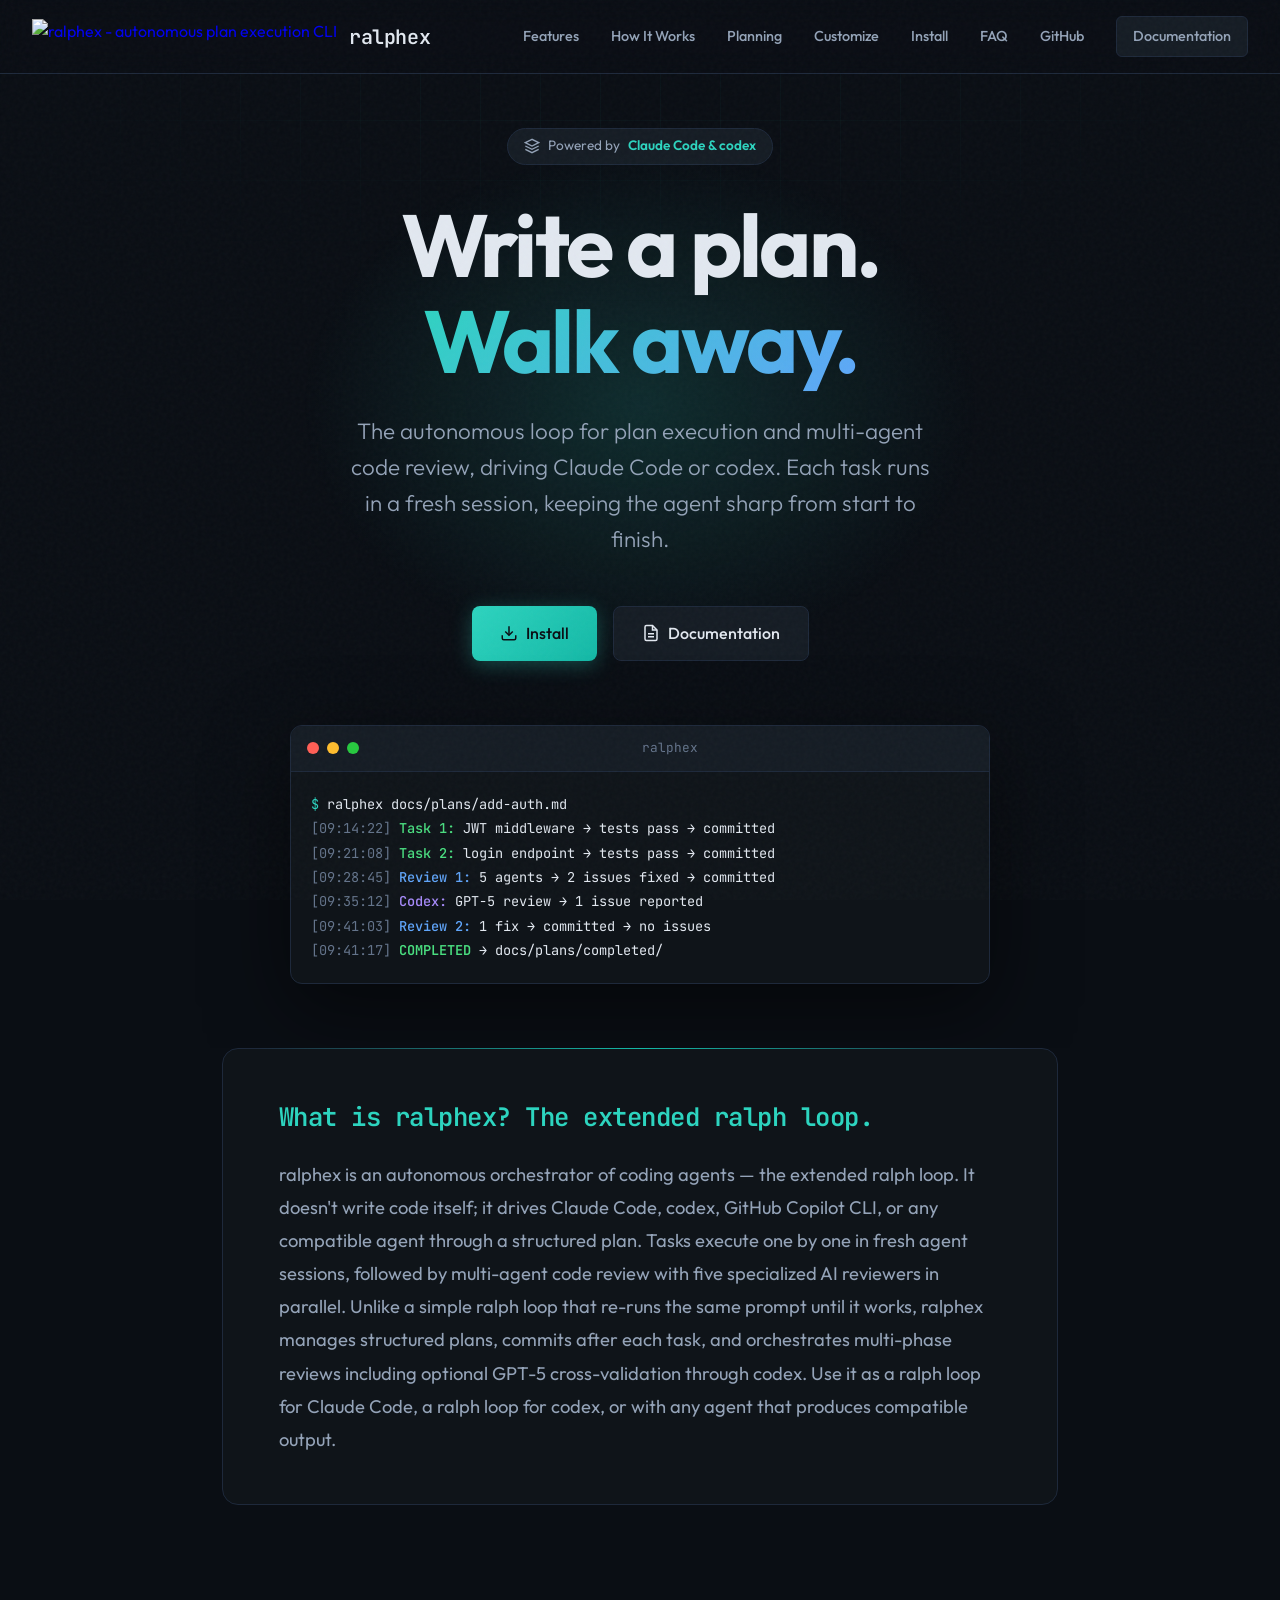
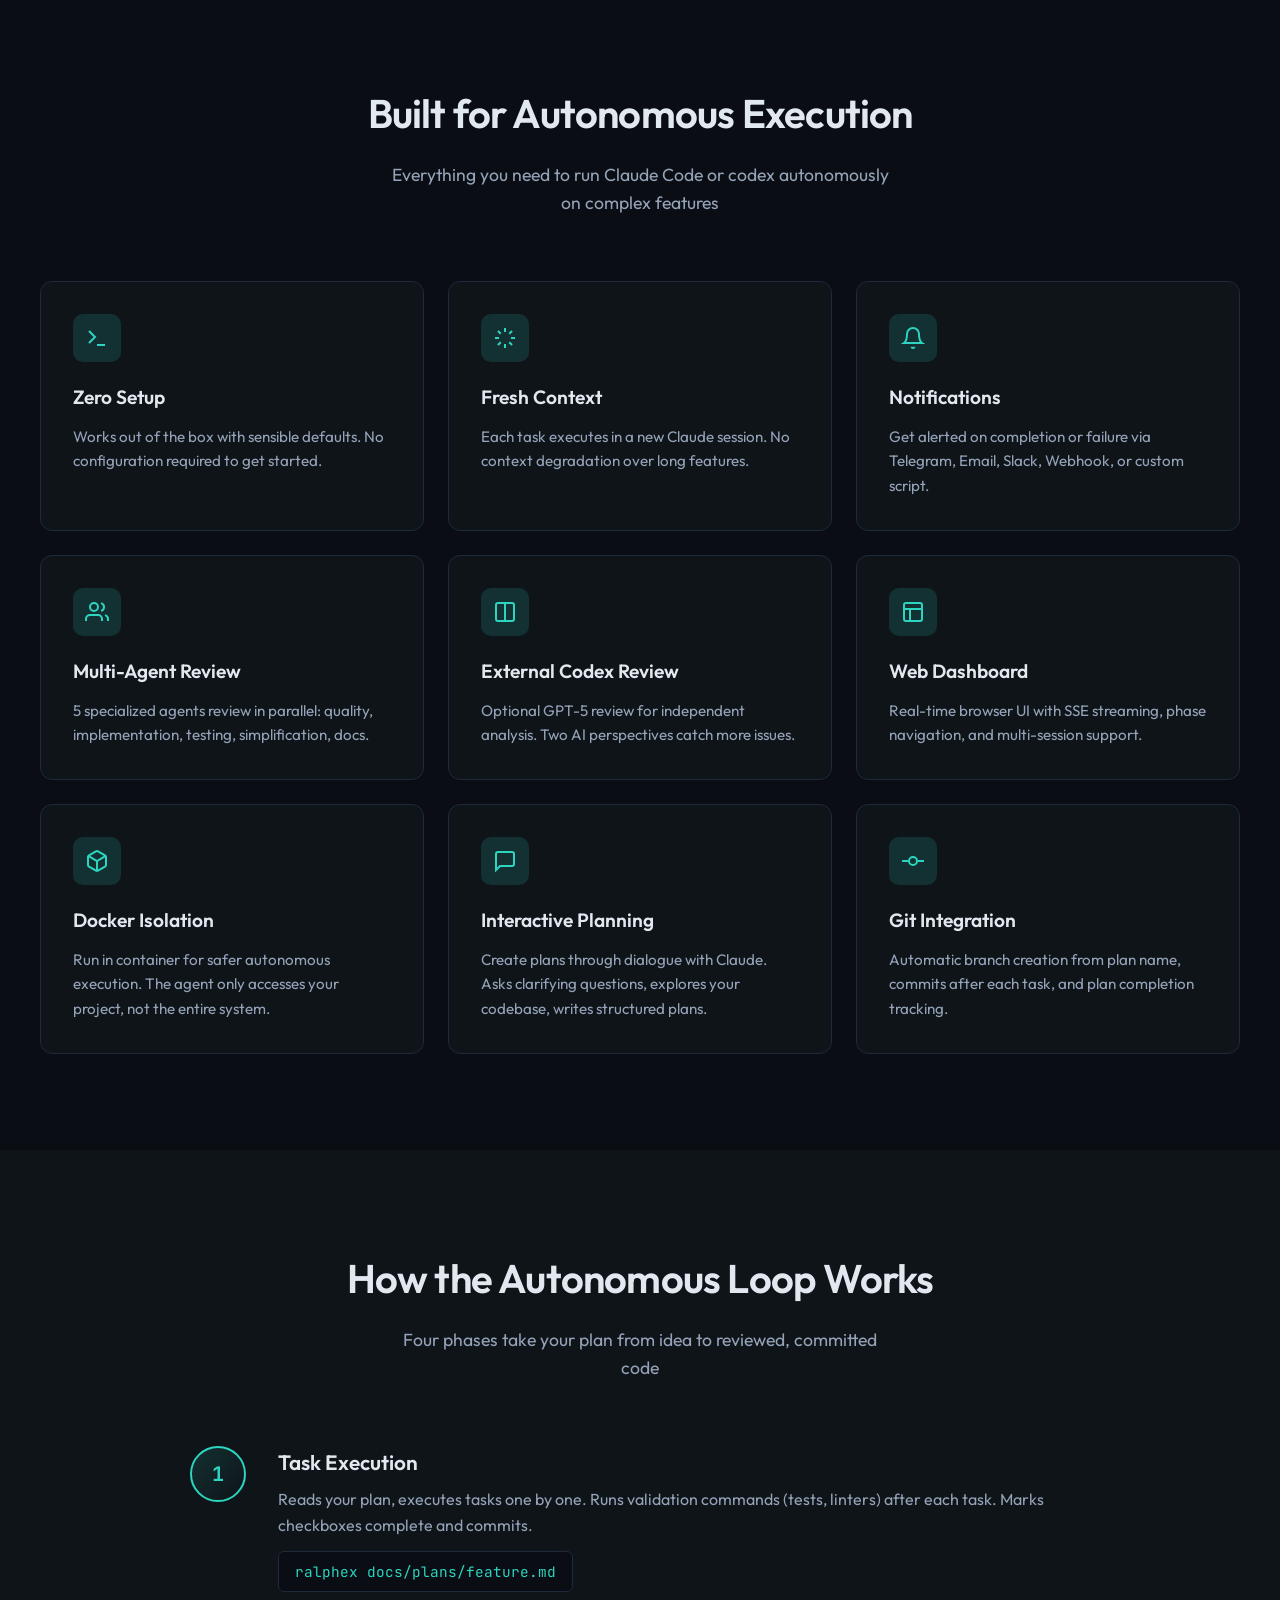
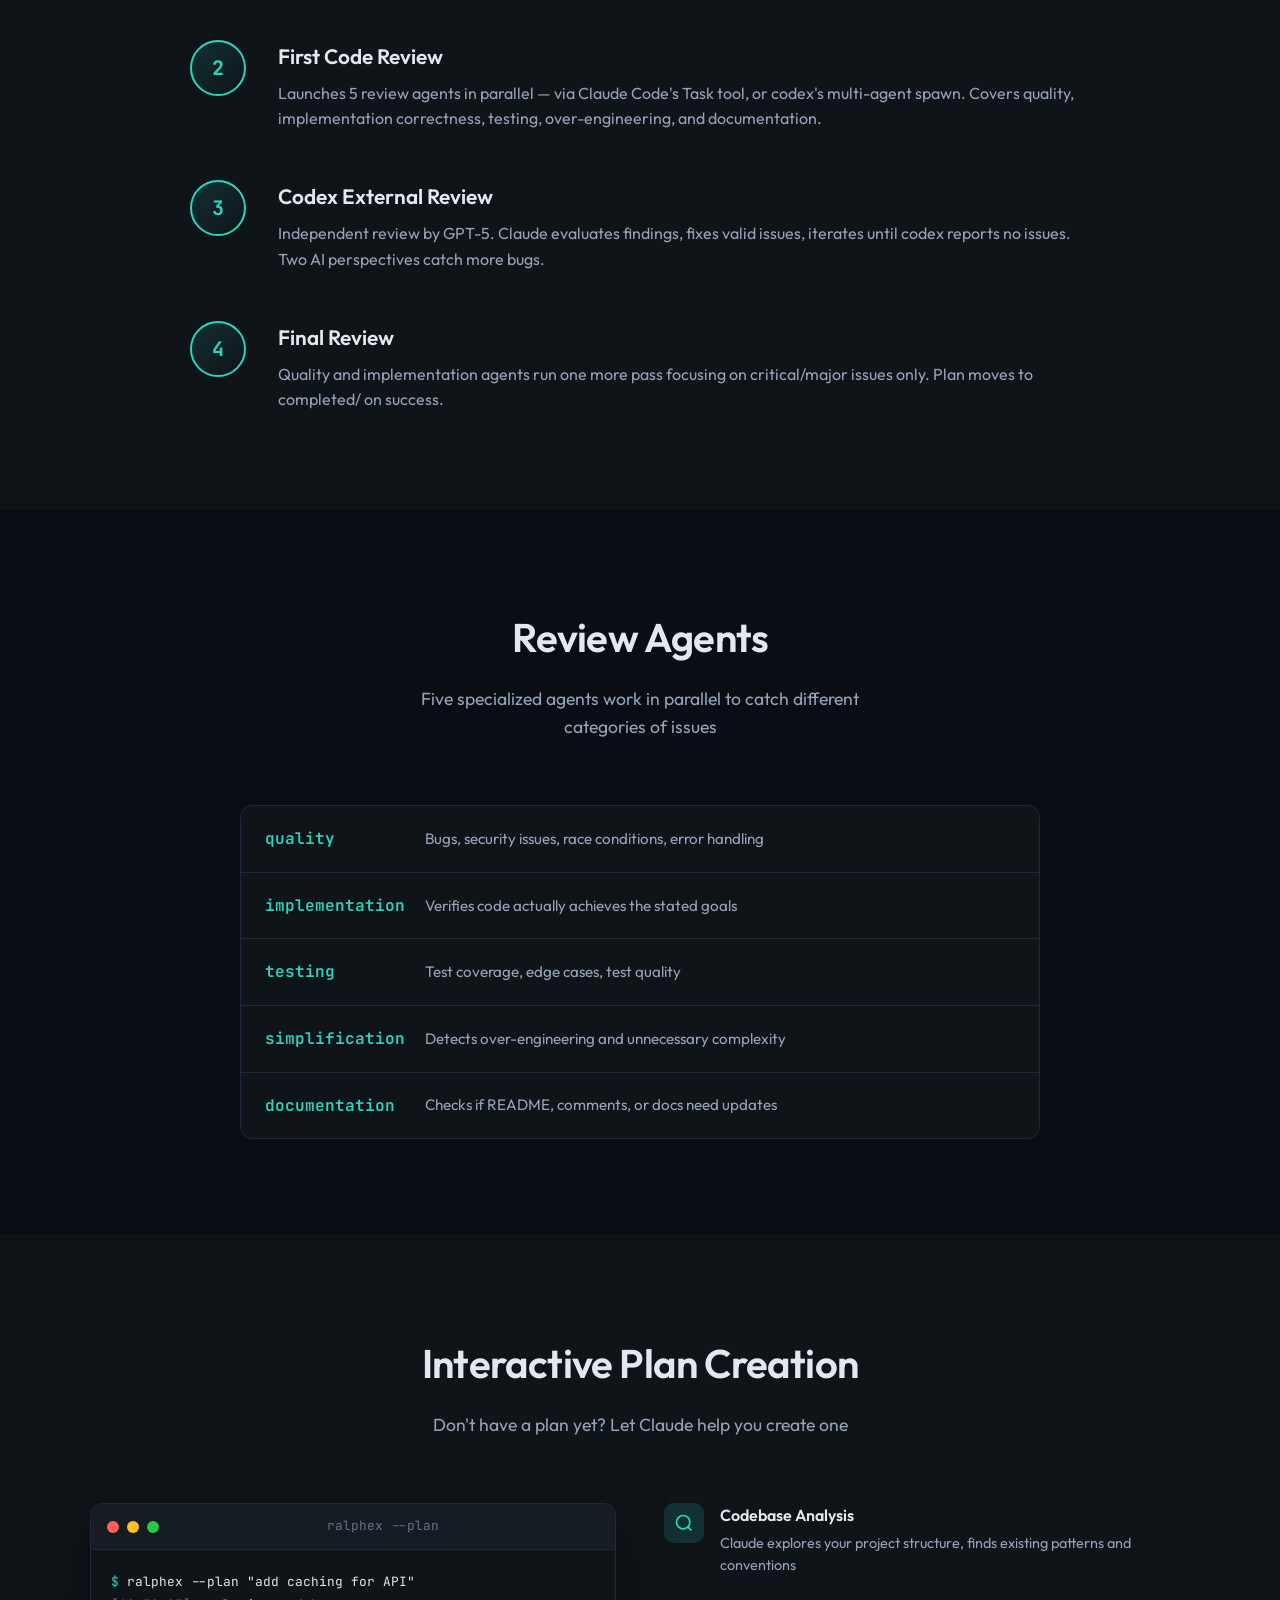
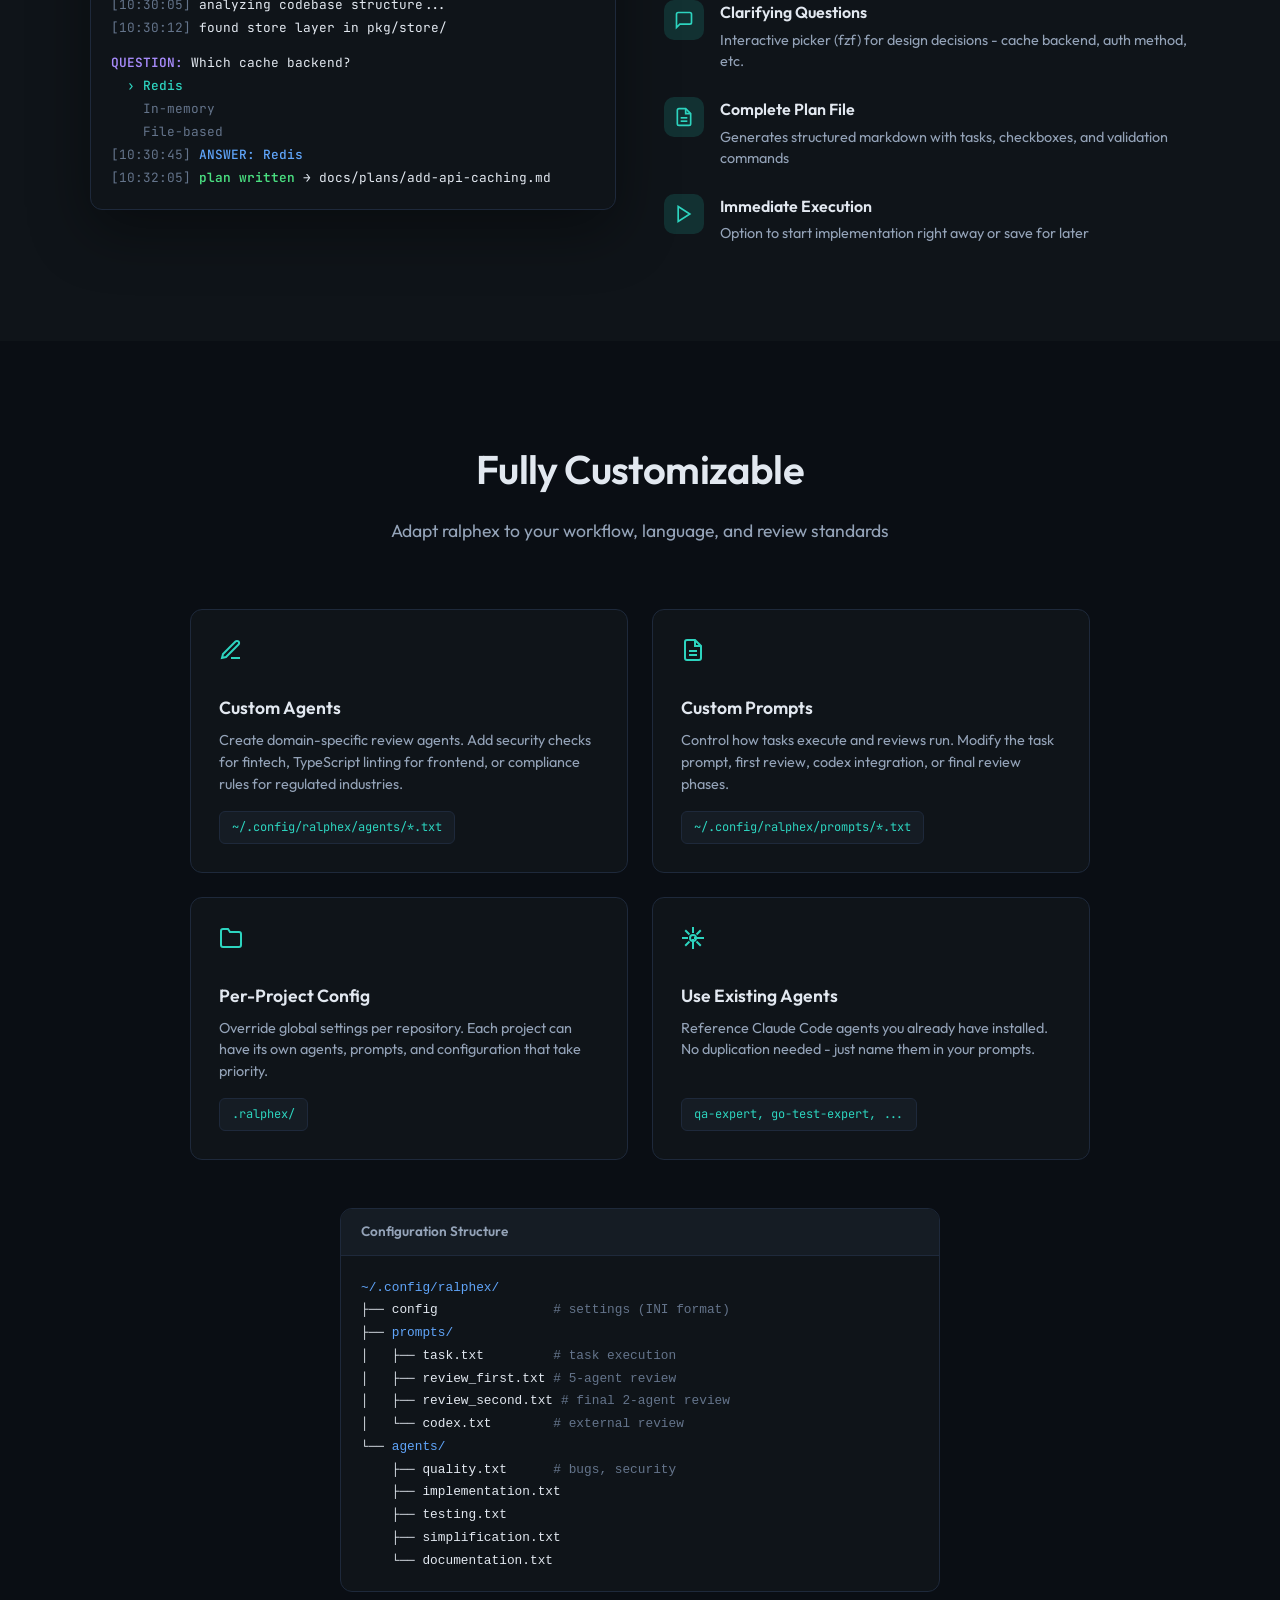
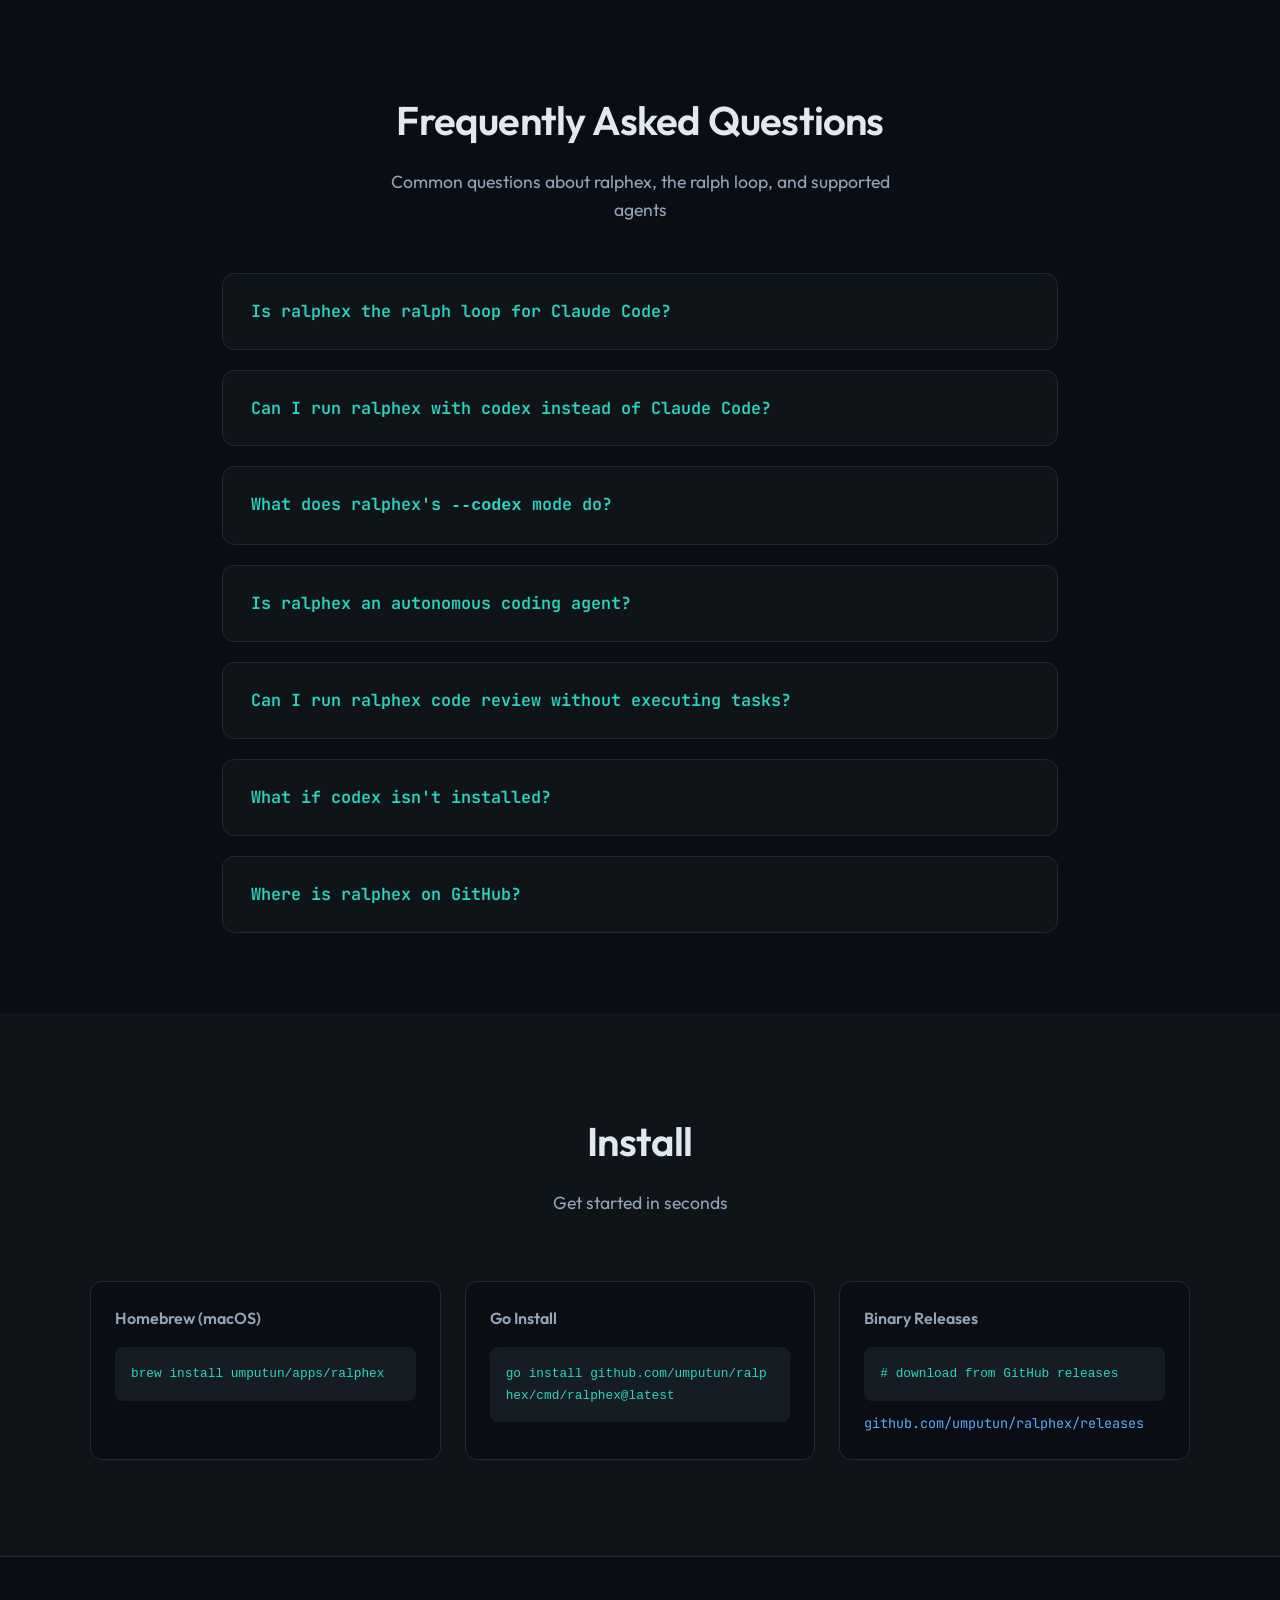
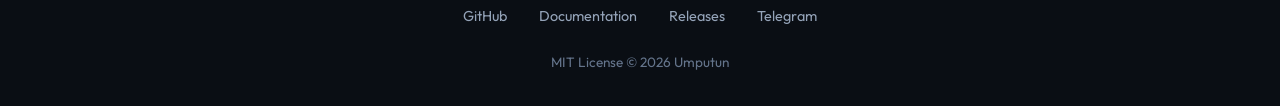
==== site/docs/index.html @ 88c3966d "docs(site): reflect codex executor support on landing page The landing page framed ralphex as a Clau" ====
<!DOCTYPE html>
<html lang="en">
<head>
    <meta charset="UTF-8">
    <meta name="viewport" content="width=device-width, initial-scale=1.0">
    <title>ralphex - The Extended Ralph Loop for Claude Code, codex, and More</title>
    <meta name="description" content="ralphex is the extended ralph loop: an autonomous orchestrator of coding agents (Claude Code, codex, GitHub Copilot CLI) that executes implementation plans task by task, then runs multi-agent code review.">
    <meta name="keywords" content="ralphex, ralph loop, ralph-loop, ralph loop claude code, ralph loop codex, claude code, codex, autonomous coding agent, AI code review, plan execution, AI agent orchestrator, code automation">
    <meta name="robots" content="index, follow">
    <link rel="canonical" href="https://ralphex.com/">

    <!-- Open Graph -->
    <meta property="og:type" content="website">
    <meta property="og:title" content="ralphex - The Extended Ralph Loop for Claude Code and codex">
    <meta property="og:description" content="The extended ralph loop. Autonomous orchestrator of coding agents (Claude Code, codex, Copilot CLI) for plan execution and multi-agent code review. Write a plan, start ralphex, walk away.">
    <meta property="og:url" content="https://ralphex.com/">
    <meta property="og:image" content="https://ralphex.com/assets/ralphex-og.png">
    <meta property="og:site_name" content="ralphex">

    <!-- Twitter Card -->
    <meta name="twitter:card" content="summary_large_image">
    <meta name="twitter:site" content="@umputun">
    <meta name="twitter:title" content="ralphex - The Extended Ralph Loop">
    <meta name="twitter:description" content="The extended ralph loop. Autonomous orchestrator of coding agents (Claude Code, codex, Copilot CLI) for plan execution and multi-agent code review.">
    <meta name="twitter:image" content="https://ralphex.com/assets/ralphex-og.png">

    <link rel="icon" type="image/png" href="favicon.png">

    <!-- Structured Data -->
    <script type="application/ld+json">
    {
        "@context": "https://schema.org",
        "@type": "SoftwareApplication",
        "name": "ralphex",
        "alternateName": ["ralph loop", "ralph-loop", "extended ralph loop"],
        "description": "The extended ralph loop. ralphex is an autonomous orchestrator of coding agents (Claude Code, codex, GitHub Copilot CLI) that executes implementation plans task by task, then runs parallel multi-agent code review.",
        "url": "https://ralphex.com",
        "applicationCategory": "DeveloperApplication",
        "operatingSystem": "macOS, Linux, Windows",
        "keywords": "ralph loop, ralph-loop, claude code, codex, autonomous coding agent, AI code review, plan execution, AI agent orchestrator",
        "offers": {
            "@type": "Offer",
            "price": "0",
            "priceCurrency": "USD"
        },
        "author": {
            "@type": "Person",
            "name": "Umputun",
            "url": "https://github.com/umputun"
        },
        "codeRepository": "https://github.com/umputun/ralphex",
        "license": "https://opensource.org/licenses/MIT"
    }
    </script>

    <!-- FAQ Schema -->
    <script type="application/ld+json">
    {
        "@context": "https://schema.org",
        "@type": "FAQPage",
        "mainEntity": [
            {
                "@type": "Question",
                "name": "Is ralphex the ralph loop for Claude Code?",
                "acceptedAnswer": {
                    "@type": "Answer",
                    "text": "Yes, ralphex is an extended ralph loop. The original ralph loop, popularized by Geoffrey Huntley, runs the same prompt against an agent until the work is done. ralphex keeps that core idea but adds structured plans, per-task fresh sessions, and a multi-phase review pipeline. It works as a ralph loop for Claude Code out of the box, and supports codex, GitHub Copilot CLI, Cursor CLI, and other compatible agents through wrapper scripts."
                }
            },
            {
                "@type": "Question",
                "name": "Can I run ralphex with codex instead of Claude Code?",
                "acceptedAnswer": {
                    "@type": "Answer",
                    "text": "Yes, two ways. The simplest is ralphex --codex, a first-class codex executor that runs the whole pipeline on the codex CLI. Alternatively, the codex-as-claude wrapper script translates codex output into ralphex's stream-json protocol - point claude_command at it in your config. The wrapper approach also works for GitHub Copilot CLI, Cursor CLI, or any agent with compatible streaming output."
                }
            },
            {
                "@type": "Question",
                "name": "What does ralphex's --codex mode do?",
                "acceptedAnswer": {
                    "@type": "Answer",
                    "text": "ralphex --codex runs the entire pipeline - task execution, both review phases, and finalize - through the codex CLI as a first-class executor, not a wrapper. Review agents are spawned natively through codex's multi-agent feature. The separate external review phase is skipped automatically, since a codex-reviewing-codex pass is a same-model self-review with weak signal. Add --pass-claude-md to have codex pick up your project's CLAUDE.md as AGENTS.md. This is the path for teams who want to stay on an OpenAI plan rather than a Claude subscription."
                }
            },
            {
                "@type": "Question",
                "name": "Is ralphex an autonomous coding agent?",
                "acceptedAnswer": {
                    "@type": "Answer",
                    "text": "Not quite. ralphex is an autonomous orchestrator of coding agents - it doesn't write code itself. It drives an underlying agent (Claude Code, codex, Copilot CLI) through a structured plan, runs tests, commits work, and coordinates multi-phase reviews."
                }
            },
            {
                "@type": "Question",
                "name": "Can I run ralphex code review without executing tasks?",
                "acceptedAnswer": {
                    "@type": "Answer",
                    "text": "Yes. ralphex --review runs the full multi-agent review pipeline on changes already on the current branch. This works regardless of how the changes were made: Claude Code's plan mode, manual edits, another AI agent, or any other workflow."
                }
            },
            {
                "@type": "Question",
                "name": "What if codex isn't installed?",
                "acceptedAnswer": {
                    "@type": "Answer",
                    "text": "The codex external review phase is optional. If codex isn't installed, ralphex skips it automatically and runs only the Claude-based review phases."
                }
            }
        ]
    }
    </script>

    <!-- Fonts -->
    <link rel="preconnect" href="https://fonts.googleapis.com">
    <link rel="preconnect" href="https://fonts.gstatic.com" crossorigin>
    <link href="https://fonts.googleapis.com/css2?family=JetBrains+Mono:wght@400;500;600;700&family=Outfit:wght@300;400;500;600;700&display=swap" rel="stylesheet">

    <style>
        :root {
            --bg-primary: #0a0e14;
            --bg-secondary: #0f1419;
            --bg-tertiary: #151c24;
            --bg-card: #1a222d;
            --teal: #2dd4bf;
            --teal-dim: #14b8a6;
            --teal-glow: rgba(45, 212, 191, 0.15);
            --blue: #60a5fa;
            --blue-dim: #3b82f6;
            --purple: #a78bfa;
            --text-primary: #e2e8f0;
            --text-secondary: #94a3b8;
            --text-muted: #64748b;
            --border: #1e293b;
            --border-hover: #334155;
        }

        * {
            margin: 0;
            padding: 0;
            box-sizing: border-box;
        }

        html {
            scroll-behavior: smooth;
            overflow-x: hidden;
        }

        body {
            font-family: 'Outfit', -apple-system, BlinkMacSystemFont, sans-serif;
            background: var(--bg-primary);
            color: var(--text-primary);
            line-height: 1.6;
            overflow-x: hidden;
        }

        /* Noise texture overlay */
        body::before {
            content: '';
            position: fixed;
            inset: 0;
            background-image: url("data:image/svg+xml,%3Csvg viewBox='0 0 256 256' xmlns='http://www.w3.org/2000/svg'%3E%3Cfilter id='noise'%3E%3CfeTurbulence type='fractalNoise' baseFrequency='0.9' numOctaves='4' stitchTiles='stitch'/%3E%3C/filter%3E%3Crect width='100%25' height='100%25' filter='url(%23noise)'/%3E%3C/svg%3E");
            opacity: 0.03;
            pointer-events: none;
            z-index: 1000;
        }

        /* Grid background */
        .grid-bg {
            position: fixed;
            inset: 0;
            background-image:
                linear-gradient(rgba(45, 212, 191, 0.03) 1px, transparent 1px),
                linear-gradient(90deg, rgba(45, 212, 191, 0.03) 1px, transparent 1px);
            background-size: 60px 60px;
            mask-image: radial-gradient(ellipse 80% 50% at 50% 0%, black 30%, transparent 70%);
            pointer-events: none;
        }

        /* Navigation */
        nav {
            position: fixed;
            top: 0;
            left: 0;
            right: 0;
            z-index: 100;
            padding: 1rem 2rem;
            display: flex;
            justify-content: space-between;
            align-items: center;
            background: rgba(10, 14, 20, 0.8);
            backdrop-filter: blur(12px);
            border-bottom: 1px solid var(--border);
        }

        .nav-logo {
            display: flex;
            align-items: center;
            gap: 0.75rem;
            text-decoration: none;
        }

        .nav-logo img {
            height: 36px;
            width: auto;
        }

        .nav-logo span {
            font-family: 'JetBrains Mono', monospace;
            font-weight: 600;
            font-size: 1.25rem;
            color: var(--text-primary);
            letter-spacing: -0.02em;
        }

        .nav-links {
            display: flex;
            gap: 2rem;
            align-items: center;
        }

        .nav-links a {
            color: var(--text-secondary);
            text-decoration: none;
            font-size: 0.9rem;
            font-weight: 500;
            transition: color 0.2s;
        }

        .nav-links a:hover {
            color: var(--teal);
        }

        .nav-links .btn-docs {
            background: var(--bg-tertiary);
            border: 1px solid var(--border);
            padding: 0.5rem 1rem;
            border-radius: 6px;
            transition: all 0.2s;
        }

        .nav-links .btn-docs:hover {
            background: var(--bg-card);
            border-color: var(--teal);
            color: var(--teal);
        }

        /* Hero Section */
        .hero {
            min-height: 100vh;
            display: flex;
            flex-direction: column;
            justify-content: center;
            align-items: center;
            text-align: center;
            padding: 8rem 2rem 4rem;
            position: relative;
            overflow: hidden;
        }

        .hero-glow {
            position: absolute;
            top: 10%;
            left: 50%;
            transform: translateX(-50%);
            width: 800px;
            height: 600px;
            background: radial-gradient(ellipse at center, var(--teal-glow) 0%, transparent 60%);
            pointer-events: none;
            animation: pulse 8s ease-in-out infinite;
        }

        @keyframes pulse {
            0%, 100% { opacity: 0.5; transform: translateX(-50%) scale(1); }
            50% { opacity: 0.8; transform: translateX(-50%) scale(1.1); }
        }

        .hero-badge {
            display: inline-flex;
            align-items: center;
            gap: 0.5rem;
            background: var(--bg-tertiary);
            border: 1px solid var(--border);
            padding: 0.4rem 1rem;
            border-radius: 100px;
            font-size: 0.85rem;
            color: var(--text-secondary);
            margin-bottom: 2rem;
            animation: fadeInUp 0.6s ease-out;
        }

        .hero-badge span {
            color: var(--teal);
            font-weight: 600;
        }

        @keyframes fadeInUp {
            from { opacity: 0; transform: translateY(20px); }
            to { opacity: 1; transform: translateY(0); }
        }

        .hero h1 {
            font-size: clamp(3rem, 8vw, 5.5rem);
            font-weight: 700;
            line-height: 1.1;
            margin-bottom: 1.5rem;
            animation: fadeInUp 0.6s ease-out 0.1s both;
            letter-spacing: -0.03em;
        }

        .hero h1 .highlight {
            background: linear-gradient(135deg, var(--teal) 0%, var(--blue) 100%);
            -webkit-background-clip: text;
            -webkit-text-fill-color: transparent;
            background-clip: text;
        }

        .hero-subtitle {
            font-size: clamp(1.1rem, 2.5vw, 1.4rem);
            color: var(--text-secondary);
            max-width: 600px;
            margin-bottom: 3rem;
            animation: fadeInUp 0.6s ease-out 0.2s both;
            font-weight: 300;
        }

        .hero-cta {
            display: flex;
            gap: 1rem;
            flex-wrap: wrap;
            justify-content: center;
            animation: fadeInUp 0.6s ease-out 0.3s both;
        }

        .btn {
            display: inline-flex;
            align-items: center;
            gap: 0.5rem;
            padding: 0.875rem 1.75rem;
            border-radius: 8px;
            font-size: 1rem;
            font-weight: 500;
            text-decoration: none;
            transition: all 0.2s;
            cursor: pointer;
            border: none;
        }

        .btn-primary {
            background: linear-gradient(135deg, var(--teal) 0%, var(--teal-dim) 100%);
            color: var(--bg-primary);
            box-shadow: 0 4px 20px rgba(45, 212, 191, 0.3);
        }

        .btn-primary:hover {
            transform: translateY(-2px);
            box-shadow: 0 6px 30px rgba(45, 212, 191, 0.4);
        }

        .btn-secondary {
            background: var(--bg-tertiary);
            color: var(--text-primary);
            border: 1px solid var(--border);
        }

        .btn-secondary:hover {
            background: var(--bg-card);
            border-color: var(--border-hover);
        }

        /* Terminal Demo */
        .terminal-demo {
            margin-top: 4rem;
            width: 100%;
            max-width: 700px;
            animation: fadeInUp 0.6s ease-out 0.4s both;
        }

        .terminal {
            background: var(--bg-secondary);
            border: 1px solid var(--border);
            border-radius: 12px;
            overflow: hidden;
            box-shadow: 0 25px 80px rgba(0, 0, 0, 0.5);
        }

        .terminal-header {
            display: flex;
            align-items: center;
            gap: 0.5rem;
            padding: 0.75rem 1rem;
            background: var(--bg-tertiary);
            border-bottom: 1px solid var(--border);
        }

        .terminal-dot {
            width: 12px;
            height: 12px;
            border-radius: 50%;
        }

        .terminal-dot.red { background: #ff5f56; }
        .terminal-dot.yellow { background: #ffbd2e; }
        .terminal-dot.green { background: #27c93f; }

        .terminal-title {
            flex: 1;
            text-align: center;
            font-size: 0.8rem;
            color: var(--text-muted);
            font-family: 'JetBrains Mono', monospace;
        }

        .terminal-body {
            padding: 1.25rem;
            font-family: 'JetBrains Mono', monospace;
            font-size: 0.85rem;
            line-height: 1.8;
            overflow-x: auto;
        }

        .terminal-line {
            display: flex;
            gap: 0.5rem;
            opacity: 0;
            animation: terminalType 0.3s ease-out forwards;
            min-width: 0;
        }

        .terminal-line > span {
            min-width: 0;
            flex-shrink: 1;
        }

        .terminal-line:nth-child(1) { animation-delay: 0.6s; }
        .terminal-line:nth-child(2) { animation-delay: 1.0s; }
        .terminal-line:nth-child(3) { animation-delay: 1.4s; }
        .terminal-line:nth-child(4) { animation-delay: 1.8s; }
        .terminal-line:nth-child(5) { animation-delay: 2.2s; }
        .terminal-line:nth-child(6) { animation-delay: 2.6s; }
        .terminal-line:nth-child(7) { animation-delay: 3.0s; }

        @keyframes terminalType {
            from { opacity: 0; transform: translateX(-10px); }
            to { opacity: 1; transform: translateX(0); }
        }

        .prompt { color: var(--teal); }
        .cmd { color: var(--text-primary); }
        .time { color: var(--text-muted); min-width: 75px; }
        .phase { font-weight: 500; min-width: 70px; }
        .phase.task { color: #4ade80; }
        .phase.review { color: var(--blue); }
        .phase.codex { color: var(--purple); }
        .success { color: #4ade80; font-weight: 600; }

        /* Features Section */
        .features {
            padding: 6rem 2rem;
            position: relative;
        }

        .section-header {
            text-align: center;
            margin-bottom: 4rem;
        }

        .section-header h2 {
            font-size: 2.5rem;
            font-weight: 600;
            margin-bottom: 1rem;
            letter-spacing: -0.02em;
        }

        .section-header p {
            color: var(--text-secondary);
            font-size: 1.1rem;
            max-width: 500px;
            margin: 0 auto;
        }

        .features-grid {
            display: grid;
            grid-template-columns: repeat(auto-fit, minmax(300px, 1fr));
            gap: 1.5rem;
            max-width: 1200px;
            margin: 0 auto;
        }

        .feature-card {
            background: var(--bg-secondary);
            border: 1px solid var(--border);
            border-radius: 12px;
            padding: 2rem;
            transition: all 0.3s;
            position: relative;
            overflow: hidden;
        }

        .feature-card::before {
            content: '';
            position: absolute;
            top: 0;
            left: 0;
            right: 0;
            height: 2px;
            background: linear-gradient(90deg, var(--teal), var(--blue));
            opacity: 0;
            transition: opacity 0.3s;
        }

        .feature-card:hover {
            border-color: var(--border-hover);
            transform: translateY(-4px);
        }

        .feature-card:hover::before {
            opacity: 1;
        }

        .feature-icon {
            width: 48px;
            height: 48px;
            border-radius: 10px;
            background: var(--teal-glow);
            display: flex;
            align-items: center;
            justify-content: center;
            margin-bottom: 1.25rem;
            font-size: 1.5rem;
        }

        .feature-card h3 {
            font-size: 1.2rem;
            font-weight: 600;
            margin-bottom: 0.75rem;
        }

        .feature-card p {
            color: var(--text-secondary);
            font-size: 0.95rem;
            line-height: 1.6;
        }

        /* How It Works */
        .how-it-works {
            padding: 6rem 2rem;
            background: var(--bg-secondary);
        }

        .workflow {
            display: flex;
            flex-direction: column;
            gap: 3rem;
            max-width: 900px;
            margin: 0 auto;
        }

        .workflow-step {
            display: flex;
            gap: 2rem;
            align-items: flex-start;
        }

        .step-number {
            flex-shrink: 0;
            width: 56px;
            height: 56px;
            border-radius: 50%;
            background: linear-gradient(135deg, var(--teal-glow), transparent);
            border: 2px solid var(--teal);
            display: flex;
            align-items: center;
            justify-content: center;
            font-family: 'JetBrains Mono', monospace;
            font-size: 1.25rem;
            font-weight: 700;
            color: var(--teal);
        }

        .step-content h3 {
            font-size: 1.3rem;
            font-weight: 600;
            margin-bottom: 0.5rem;
        }

        .step-content p {
            color: var(--text-secondary);
            font-size: 1rem;
        }

        .step-content code {
            display: inline-block;
            margin-top: 0.75rem;
            background: var(--bg-primary);
            border: 1px solid var(--border);
            padding: 0.5rem 1rem;
            border-radius: 6px;
            font-family: 'JetBrains Mono', monospace;
            font-size: 0.9rem;
            color: var(--teal);
        }

        /* Agents Section */
        .agents {
            padding: 6rem 2rem;
        }

        .agents-table {
            max-width: 800px;
            margin: 0 auto;
            background: var(--bg-secondary);
            border: 1px solid var(--border);
            border-radius: 12px;
            overflow: hidden;
        }

        .agent-row {
            display: flex;
            align-items: center;
            padding: 1.25rem 1.5rem;
            border-bottom: 1px solid var(--border);
            transition: background 0.2s;
        }

        .agent-row:last-child {
            border-bottom: none;
        }

        .agent-row:hover {
            background: var(--bg-tertiary);
        }

        .agent-name {
            font-family: 'JetBrains Mono', monospace;
            font-weight: 600;
            color: var(--teal);
            width: 160px;
            flex-shrink: 0;
        }

        .agent-desc {
            color: var(--text-secondary);
            font-size: 0.95rem;
        }

        /* Planning Section */
        .planning {
            padding: 6rem 2rem;
            background: var(--bg-secondary);
        }

        .planning-content {
            display: grid;
            grid-template-columns: 1fr 1fr;
            gap: 3rem;
            max-width: 1100px;
            margin: 0 auto;
            align-items: start;
        }

        @media (max-width: 900px) {
            .planning-content {
                grid-template-columns: 1fr;
            }
        }

        .planning-terminal .terminal {
            box-shadow: 0 20px 60px rgba(0, 0, 0, 0.4);
        }

        .planning-body {
            font-size: 0.8rem;
        }

        .plan-line {
            opacity: 1 !important;
            animation: none !important;
        }

        .plan-question {
            margin-top: 0.75rem;
        }

        .question-label {
            color: var(--purple);
            font-weight: 600;
        }

        .plan-options {
            padding-left: 1rem;
        }

        .option {
            color: var(--text-muted);
        }

        .option.selected {
            color: var(--teal);
            font-weight: 500;
        }

        .answer {
            color: var(--blue);
            font-weight: 500;
        }

        .planning-features {
            display: flex;
            flex-direction: column;
            gap: 1.5rem;
        }

        .planning-feature {
            display: flex;
            gap: 1rem;
            align-items: flex-start;
        }

        .planning-feature-icon {
            flex-shrink: 0;
            width: 40px;
            height: 40px;
            border-radius: 10px;
            background: var(--teal-glow);
            display: flex;
            align-items: center;
            justify-content: center;
        }

        .planning-feature h4 {
            font-size: 1rem;
            font-weight: 600;
            margin-bottom: 0.25rem;
        }

        .planning-feature p {
            color: var(--text-secondary);
            font-size: 0.9rem;
            line-height: 1.5;
        }

        /* Customize Section */
        .customize {
            padding: 6rem 2rem;
        }

        .customize-grid {
            display: grid;
            grid-template-columns: repeat(2, 1fr);
            gap: 1.5rem;
            max-width: 900px;
            margin: 0 auto 3rem;
        }

        @media (max-width: 700px) {
            .customize-grid {
                grid-template-columns: 1fr;
            }
        }

        .customize-card {
            background: var(--bg-secondary);
            border: 1px solid var(--border);
            border-radius: 12px;
            padding: 1.75rem;
            transition: all 0.3s;
            display: flex;
            flex-direction: column;
        }

        .customize-card:hover {
            border-color: var(--border-hover);
            transform: translateY(-2px);
        }

        .customize-icon {
            width: 40px;
            height: 40px;
            margin-bottom: 1rem;
        }

        .customize-card h3 {
            font-size: 1.1rem;
            font-weight: 600;
            margin-bottom: 0.5rem;
        }

        .customize-card p {
            color: var(--text-secondary);
            font-size: 0.9rem;
            line-height: 1.5;
            margin-bottom: 1rem;
            flex: 1;
        }

        .customize-path {
            display: inline-block;
            background: var(--bg-tertiary);
            border: 1px solid var(--border);
            padding: 0.35rem 0.75rem;
            border-radius: 6px;
            font-family: 'JetBrains Mono', monospace;
            font-size: 0.75rem;
            color: var(--teal);
            align-self: flex-start;
        }

        .config-preview {
            max-width: 600px;
            margin: 0 auto;
        }

        .config-structure {
            background: var(--bg-secondary);
            border: 1px solid var(--border);
            border-radius: 12px;
            overflow: hidden;
        }

        .config-title {
            background: var(--bg-tertiary);
            padding: 0.75rem 1.25rem;
            font-size: 0.85rem;
            font-weight: 600;
            color: var(--text-secondary);
            border-bottom: 1px solid var(--border);
        }

        .config-structure pre {
            padding: 1.25rem;
            margin: 0;
            font-family: 'JetBrains Mono', monospace;
            font-size: 0.8rem;
            line-height: 1.7;
            overflow-x: auto;
        }

        .config-structure code {
            color: var(--text-primary);
        }

        .config-structure .dir {
            color: var(--blue);
        }

        .config-structure .comment {
            color: var(--text-muted);
            margin-left: 0.5rem;
        }

        /* Install Section */
        .install {
            padding: 6rem 2rem;
            background: var(--bg-secondary);
        }

        .install-options {
            display: grid;
            grid-template-columns: repeat(auto-fit, minmax(320px, 1fr));
            gap: 1.5rem;
            max-width: 1100px;
            margin: 0 auto;
        }

        .install-card {
            background: var(--bg-primary);
            border: 1px solid var(--border);
            border-radius: 12px;
            padding: 1.5rem;
        }

        .install-card h3 {
            font-size: 1rem;
            font-weight: 600;
            margin-bottom: 1rem;
            color: var(--text-secondary);
        }

        .install-card pre {
            background: var(--bg-tertiary);
            border-radius: 8px;
            padding: 1rem;
            overflow-x: auto;
            font-family: 'JetBrains Mono', monospace;
            font-size: 0.8rem;
            white-space: pre-wrap;
            word-break: break-all;
        }

        .install-card code {
            color: var(--teal);
        }

        .install-card a {
            color: var(--blue);
            text-decoration: none;
        }

        .install-card a:hover {
            text-decoration: underline;
        }

        .releases-link {
            display: block;
            margin-top: 0.75rem;
            font-family: 'JetBrains Mono', monospace;
            font-size: 0.85rem;
            color: var(--teal);
        }

        /* Footer */
        footer {
            padding: 3rem 2rem;
            border-top: 1px solid var(--border);
            text-align: center;
        }

        .footer-links {
            display: flex;
            justify-content: center;
            gap: 2rem;
            margin-bottom: 1.5rem;
        }

        .footer-links a {
            color: var(--text-secondary);
            text-decoration: none;
            font-size: 0.9rem;
            transition: color 0.2s;
        }

        .footer-links a:hover {
            color: var(--teal);
        }

        .footer-copy {
            color: var(--text-muted);
            font-size: 0.85rem;
        }

        /* Responsive */
        @media (max-width: 768px) {
            nav {
                padding: 1rem;
            }

            .nav-links {
                gap: 1rem;
            }

            .nav-links a:not(.btn-docs) {
                display: none;
            }

            .hero {
                padding: 6rem 1.5rem 3rem;
            }

            .workflow-step {
                flex-direction: column;
                gap: 1rem;
                text-align: center;
            }

            .step-number {
                margin: 0 auto;
            }

            .agent-row {
                flex-direction: column;
                align-items: flex-start;
                gap: 0.5rem;
            }

            .agent-name {
                width: auto;
            }

            .terminal-body {
                font-size: 0.7rem;
                padding: 1rem;
            }

            .time {
                min-width: 60px;
            }

            .phase {
                min-width: 55px;
            }

            .planning-body {
                font-size: 0.65rem;
            }

            .config-structure pre {
                font-size: 0.65rem;
            }
        }

        /* Scroll animations */
        .animate-on-scroll {
            opacity: 0;
            transform: translateY(30px);
            transition: all 0.6s ease-out;
        }

        .animate-on-scroll.visible {
            opacity: 1;
            transform: translateY(0);
        }
    </style>
</head>
<body>
    <div class="grid-bg"></div>

    <nav>
        <a href="/" class="nav-logo">
            <img src="assets/ralphex-icon-transparent.png" alt="ralphex - autonomous plan execution CLI">
            <span>ralphex</span>
        </a>
        <div class="nav-links">
            <a href="#features">Features</a>
            <a href="#how-it-works">How It Works</a>
            <a href="#planning">Planning</a>
            <a href="#customize">Customize</a>
            <a href="#install">Install</a>
            <a href="#faq">FAQ</a>
            <a href="https://github.com/umputun/ralphex" target="_blank">GitHub</a>
            <a href="docs/" class="btn-docs">Documentation</a>
        </div>
    </nav>

    <section class="hero">
        <div class="hero-glow"></div>

        <div class="hero-badge">
            <svg width="16" height="16" viewBox="0 0 24 24" fill="none" stroke="currentColor" stroke-width="2">
                <path d="M12 2L2 7l10 5 10-5-10-5z"/>
                <path d="M2 17l10 5 10-5"/>
                <path d="M2 12l10 5 10-5"/>
            </svg>
            Powered by <span>Claude Code &amp; codex</span>
        </div>

        <h1>
            Write a plan.<br>
            <span class="highlight">Walk away.</span>
        </h1>

        <p class="hero-subtitle">
            The autonomous loop for plan execution and multi-agent code review, driving
            Claude Code or codex. Each task runs in a fresh session, keeping the agent
            sharp from start to finish.
        </p>

        <div class="hero-cta">
            <a href="#install" class="btn btn-primary">
                <svg width="18" height="18" viewBox="0 0 24 24" fill="none" stroke="currentColor" stroke-width="2">
                    <path d="M21 15v4a2 2 0 0 1-2 2H5a2 2 0 0 1-2-2v-4"/>
                    <polyline points="7 10 12 15 17 10"/>
                    <line x1="12" y1="15" x2="12" y2="3"/>
                </svg>
                Install
            </a>
            <a href="docs/" class="btn btn-secondary">
                <svg width="18" height="18" viewBox="0 0 24 24" fill="none" stroke="currentColor" stroke-width="2">
                    <path d="M14 2H6a2 2 0 0 0-2 2v16a2 2 0 0 0 2 2h12a2 2 0 0 0 2-2V8z"/>
                    <polyline points="14 2 14 8 20 8"/>
                    <line x1="16" y1="13" x2="8" y2="13"/>
                    <line x1="16" y1="17" x2="8" y2="17"/>
                </svg>
                Documentation
            </a>
        </div>

        <div class="terminal-demo">
            <div class="terminal">
                <div class="terminal-header">
                    <div class="terminal-dot red"></div>
                    <div class="terminal-dot yellow"></div>
                    <div class="terminal-dot green"></div>
                    <div class="terminal-title">ralphex</div>
                </div>
                <div class="terminal-body">
                    <div class="terminal-line">
                        <span class="prompt">$</span>
                        <span class="cmd">ralphex docs/plans/add-auth.md</span>
                    </div>
                    <div class="terminal-line">
                        <span class="time">[09:14:22]</span>
                        <span class="phase task">Task 1:</span>
                        <span>JWT middleware → tests pass → committed</span>
                    </div>
                    <div class="terminal-line">
                        <span class="time">[09:21:08]</span>
                        <span class="phase task">Task 2:</span>
                        <span>login endpoint → tests pass → committed</span>
                    </div>
                    <div class="terminal-line">
                        <span class="time">[09:28:45]</span>
                        <span class="phase review">Review 1:</span>
                        <span>5 agents → 2 issues fixed → committed</span>
                    </div>
                    <div class="terminal-line">
                        <span class="time">[09:35:12]</span>
                        <span class="phase codex">Codex:</span>
                        <span>GPT-5 review → 1 issue reported</span>
                    </div>
                    <div class="terminal-line">
                        <span class="time">[09:41:03]</span>
                        <span class="phase review">Review 2:</span>
                        <span>1 fix → committed → no issues</span>
                    </div>
                    <div class="terminal-line">
                        <span class="time">[09:41:17]</span>
                        <span class="success">COMPLETED</span>
                        <span>→ docs/plans/completed/</span>
                    </div>
                </div>
            </div>
        </div>
    </section>

    <section class="answer-block" style="max-width:900px; margin:0 auto; padding:0 2rem 5rem;">
        <div style="background:var(--bg-secondary); border:1px solid var(--border); border-radius:16px; padding:3rem 3.5rem; position:relative;">
            <div style="position:absolute; top:-1px; left:2rem; right:2rem; height:1px; background:linear-gradient(90deg, transparent, var(--teal-dim), transparent);"></div>
            <h2 style="font-size:1.6rem; font-weight:600; margin-bottom:1.25rem; color:var(--teal); letter-spacing:-0.02em; font-family:'JetBrains Mono',monospace;">What is ralphex? The extended ralph loop.</h2>
            <p style="color:var(--text-secondary); font-size:1.15rem; line-height:1.8;">
                ralphex is an autonomous orchestrator of coding agents &mdash; the extended ralph loop.
                It doesn't write code itself; it drives Claude Code, codex, GitHub Copilot CLI, or any
                compatible agent through a structured plan. Tasks execute one by one in fresh agent
                sessions, followed by multi-agent code review with five specialized AI reviewers in
                parallel. Unlike a simple ralph loop that re-runs the same prompt until it works,
                ralphex manages structured plans, commits after each task, and orchestrates multi-phase
                reviews including optional GPT-5 cross-validation through codex. Use it as a ralph loop
                for Claude Code, a ralph loop for codex, or with any agent that produces compatible output.
            </p>
        </div>
    </section>

    <section class="features" id="features">
        <div class="section-header animate-on-scroll">
            <h2>Built for Autonomous Execution</h2>
            <p>Everything you need to run Claude Code or codex autonomously on complex features</p>
        </div>

        <div class="features-grid">
            <div class="feature-card animate-on-scroll">
                <div class="feature-icon">
                    <svg width="24" height="24" viewBox="0 0 24 24" fill="none" stroke="var(--teal)" stroke-width="2">
                        <polyline points="4 17 10 11 4 5"/>
                        <line x1="12" y1="19" x2="20" y2="19"/>
                    </svg>
                </div>
                <h3>Zero Setup</h3>
                <p>Works out of the box with sensible defaults. No configuration required to get started.</p>
            </div>

            <div class="feature-card animate-on-scroll">
                <div class="feature-icon">
                    <svg width="24" height="24" viewBox="0 0 24 24" fill="none" stroke="var(--teal)" stroke-width="2">
                        <path d="M12 2v4m0 12v4M4.93 4.93l2.83 2.83m8.48 8.48l2.83 2.83M2 12h4m12 0h4M4.93 19.07l2.83-2.83m8.48-8.48l2.83-2.83"/>
                    </svg>
                </div>
                <h3>Fresh Context</h3>
                <p>Each task executes in a new Claude session. No context degradation over long features.</p>
            </div>

            <div class="feature-card animate-on-scroll">
                <div class="feature-icon">
                    <svg width="24" height="24" viewBox="0 0 24 24" fill="none" stroke="var(--teal)" stroke-width="2">
                        <path d="M18 8A6 6 0 0 0 6 8c0 7-3 9-3 9h18s-3-2-3-9"/>
                        <path d="M13.73 21a2 2 0 0 1-3.46 0"/>
                    </svg>
                </div>
                <h3>Notifications</h3>
                <p>Get alerted on completion or failure via Telegram, Email, Slack, Webhook, or custom script.</p>
            </div>

            <div class="feature-card animate-on-scroll">
                <div class="feature-icon">
                    <svg width="24" height="24" viewBox="0 0 24 24" fill="none" stroke="var(--teal)" stroke-width="2">
                        <path d="M17 21v-2a4 4 0 0 0-4-4H5a4 4 0 0 0-4 4v2"/>
                        <circle cx="9" cy="7" r="4"/>
                        <path d="M23 21v-2a4 4 0 0 0-3-3.87"/>
                        <path d="M16 3.13a4 4 0 0 1 0 7.75"/>
                    </svg>
                </div>
                <h3>Multi-Agent Review</h3>
                <p>5 specialized agents review in parallel: quality, implementation, testing, simplification, docs.</p>
            </div>

            <div class="feature-card animate-on-scroll">
                <div class="feature-icon">
                    <svg width="24" height="24" viewBox="0 0 24 24" fill="none" stroke="var(--teal)" stroke-width="2">
                        <path d="M12 3h7a2 2 0 0 1 2 2v14a2 2 0 0 1-2 2h-7m0-18H5a2 2 0 0 0-2 2v14a2 2 0 0 0 2 2h7m0-18v18"/>
                    </svg>
                </div>
                <h3>External Codex Review</h3>
                <p>Optional GPT-5 review for independent analysis. Two AI perspectives catch more issues.</p>
            </div>

            <div class="feature-card animate-on-scroll">
                <div class="feature-icon">
                    <svg width="24" height="24" viewBox="0 0 24 24" fill="none" stroke="var(--teal)" stroke-width="2">
                        <rect x="3" y="3" width="18" height="18" rx="2" ry="2"/>
                        <line x1="3" y1="9" x2="21" y2="9"/>
                        <line x1="9" y1="21" x2="9" y2="9"/>
                    </svg>
                </div>
                <h3>Web Dashboard</h3>
                <p>Real-time browser UI with SSE streaming, phase navigation, and multi-session support.</p>
            </div>

            <div class="feature-card animate-on-scroll">
                <div class="feature-icon">
                    <svg width="24" height="24" viewBox="0 0 24 24" fill="none" stroke="var(--teal)" stroke-width="2">
                        <path d="M21 16V8a2 2 0 0 0-1-1.73l-7-4a2 2 0 0 0-2 0l-7 4A2 2 0 0 0 3 8v8a2 2 0 0 0 1 1.73l7 4a2 2 0 0 0 2 0l7-4A2 2 0 0 0 21 16z"/>
                        <polyline points="3.27 6.96 12 12.01 20.73 6.96"/>
                        <line x1="12" y1="22.08" x2="12" y2="12"/>
                    </svg>
                </div>
                <h3>Docker Isolation</h3>
                <p>Run in container for safer autonomous execution. The agent only accesses your project, not the entire system.</p>
            </div>

            <div class="feature-card animate-on-scroll">
                <div class="feature-icon">
                    <svg width="24" height="24" viewBox="0 0 24 24" fill="none" stroke="var(--teal)" stroke-width="2">
                        <path d="M21 15a2 2 0 0 1-2 2H7l-4 4V5a2 2 0 0 1 2-2h14a2 2 0 0 1 2 2z"/>
                    </svg>
                </div>
                <h3>Interactive Planning</h3>
                <p>Create plans through dialogue with Claude. Asks clarifying questions, explores your codebase, writes structured plans.</p>
            </div>

            <div class="feature-card animate-on-scroll">
                <div class="feature-icon">
                    <svg width="24" height="24" viewBox="0 0 24 24" fill="none" stroke="var(--teal)" stroke-width="2">
                        <circle cx="12" cy="12" r="4"/>
                        <line x1="1.05" y1="12" x2="7" y2="12"/>
                        <line x1="17.01" y1="12" x2="22.96" y2="12"/>
                    </svg>
                </div>
                <h3>Git Integration</h3>
                <p>Automatic branch creation from plan name, commits after each task, and plan completion tracking.</p>
            </div>
        </div>
    </section>

    <section class="how-it-works" id="how-it-works">
        <div class="section-header animate-on-scroll">
            <h2>How the Autonomous Loop Works</h2>
            <p>Four phases take your plan from idea to reviewed, committed code</p>
        </div>

        <div class="workflow">
            <div class="workflow-step animate-on-scroll">
                <div class="step-number">1</div>
                <div class="step-content">
                    <h3>Task Execution</h3>
                    <p>Reads your plan, executes tasks one by one. Runs validation commands (tests, linters) after each task. Marks checkboxes complete and commits.</p>
                    <code>ralphex docs/plans/feature.md</code>
                </div>
            </div>

            <div class="workflow-step animate-on-scroll">
                <div class="step-number">2</div>
                <div class="step-content">
                    <h3>First Code Review</h3>
                    <p>Launches 5 review agents in parallel &mdash; via Claude Code's Task tool, or codex's multi-agent spawn. Covers quality, implementation correctness, testing, over-engineering, and documentation.</p>
                </div>
            </div>

            <div class="workflow-step animate-on-scroll">
                <div class="step-number">3</div>
                <div class="step-content">
                    <h3>Codex External Review</h3>
                    <p>Independent review by GPT-5. Claude evaluates findings, fixes valid issues, iterates until codex reports no issues. Two AI perspectives catch more bugs.</p>
                </div>
            </div>

            <div class="workflow-step animate-on-scroll">
                <div class="step-number">4</div>
                <div class="step-content">
                    <h3>Final Review</h3>
                    <p>Quality and implementation agents run one more pass focusing on critical/major issues only. Plan moves to completed/ on success.</p>
                </div>
            </div>
        </div>
    </section>

    <section class="agents" id="agents">
        <div class="section-header animate-on-scroll">
            <h2>Review Agents</h2>
            <p>Five specialized agents work in parallel to catch different categories of issues</p>
        </div>

        <div class="agents-table animate-on-scroll">
            <div class="agent-row">
                <span class="agent-name">quality</span>
                <span class="agent-desc">Bugs, security issues, race conditions, error handling</span>
            </div>
            <div class="agent-row">
                <span class="agent-name">implementation</span>
                <span class="agent-desc">Verifies code actually achieves the stated goals</span>
            </div>
            <div class="agent-row">
                <span class="agent-name">testing</span>
                <span class="agent-desc">Test coverage, edge cases, test quality</span>
            </div>
            <div class="agent-row">
                <span class="agent-name">simplification</span>
                <span class="agent-desc">Detects over-engineering and unnecessary complexity</span>
            </div>
            <div class="agent-row">
                <span class="agent-name">documentation</span>
                <span class="agent-desc">Checks if README, comments, or docs need updates</span>
            </div>
        </div>
    </section>

    <section class="planning" id="planning">
        <div class="section-header animate-on-scroll">
            <h2>Interactive Plan Creation</h2>
            <p>Don't have a plan yet? Let Claude help you create one</p>
        </div>

        <div class="planning-content">
            <div class="planning-terminal animate-on-scroll">
                <div class="terminal">
                    <div class="terminal-header">
                        <div class="terminal-dot red"></div>
                        <div class="terminal-dot yellow"></div>
                        <div class="terminal-dot green"></div>
                        <div class="terminal-title">ralphex --plan</div>
                    </div>
                    <div class="terminal-body planning-body">
                        <div class="terminal-line plan-line">
                            <span class="prompt">$</span>
                            <span class="cmd">ralphex --plan "add caching for API"</span>
                        </div>
                        <div class="terminal-line plan-line">
                            <span class="time">[10:30:05]</span>
                            <span>analyzing codebase structure...</span>
                        </div>
                        <div class="terminal-line plan-line">
                            <span class="time">[10:30:12]</span>
                            <span>found store layer in pkg/store/</span>
                        </div>
                        <div class="terminal-line plan-line plan-question">
                            <span class="question-label">QUESTION:</span>
                            <span>Which cache backend?</span>
                        </div>
                        <div class="terminal-line plan-line plan-options">
                            <span class="option selected">› Redis</span>
                        </div>
                        <div class="terminal-line plan-line plan-options">
                            <span class="option">&nbsp; In-memory</span>
                        </div>
                        <div class="terminal-line plan-line plan-options">
                            <span class="option">&nbsp; File-based</span>
                        </div>
                        <div class="terminal-line plan-line">
                            <span class="time">[10:30:45]</span>
                            <span class="answer">ANSWER: Redis</span>
                        </div>
                        <div class="terminal-line plan-line">
                            <span class="time">[10:32:05]</span>
                            <span class="success">plan written</span>
                            <span>→ docs/plans/add-api-caching.md</span>
                        </div>
                    </div>
                </div>
            </div>

            <div class="planning-features animate-on-scroll">
                <div class="planning-feature">
                    <div class="planning-feature-icon">
                        <svg width="20" height="20" viewBox="0 0 24 24" fill="none" stroke="var(--teal)" stroke-width="2">
                            <circle cx="11" cy="11" r="8"/>
                            <path d="m21 21-4.35-4.35"/>
                        </svg>
                    </div>
                    <div>
                        <h4>Codebase Analysis</h4>
                        <p>Claude explores your project structure, finds existing patterns and conventions</p>
                    </div>
                </div>

                <div class="planning-feature">
                    <div class="planning-feature-icon">
                        <svg width="20" height="20" viewBox="0 0 24 24" fill="none" stroke="var(--teal)" stroke-width="2">
                            <path d="M21 15a2 2 0 0 1-2 2H7l-4 4V5a2 2 0 0 1 2-2h14a2 2 0 0 1 2 2z"/>
                        </svg>
                    </div>
                    <div>
                        <h4>Clarifying Questions</h4>
                        <p>Interactive picker (fzf) for design decisions - cache backend, auth method, etc.</p>
                    </div>
                </div>

                <div class="planning-feature">
                    <div class="planning-feature-icon">
                        <svg width="20" height="20" viewBox="0 0 24 24" fill="none" stroke="var(--teal)" stroke-width="2">
                            <path d="M14 2H6a2 2 0 0 0-2 2v16a2 2 0 0 0 2 2h12a2 2 0 0 0 2-2V8z"/>
                            <polyline points="14 2 14 8 20 8"/>
                            <line x1="16" y1="13" x2="8" y2="13"/>
                            <line x1="16" y1="17" x2="8" y2="17"/>
                        </svg>
                    </div>
                    <div>
                        <h4>Complete Plan File</h4>
                        <p>Generates structured markdown with tasks, checkboxes, and validation commands</p>
                    </div>
                </div>

                <div class="planning-feature">
                    <div class="planning-feature-icon">
                        <svg width="20" height="20" viewBox="0 0 24 24" fill="none" stroke="var(--teal)" stroke-width="2">
                            <polygon points="5 3 19 12 5 21 5 3"/>
                        </svg>
                    </div>
                    <div>
                        <h4>Immediate Execution</h4>
                        <p>Option to start implementation right away or save for later</p>
                    </div>
                </div>
            </div>
        </div>
    </section>

    <section class="customize" id="customize">
        <div class="section-header animate-on-scroll">
            <h2>Fully Customizable</h2>
            <p>Adapt ralphex to your workflow, language, and review standards</p>
        </div>

        <div class="customize-grid">
            <div class="customize-card animate-on-scroll">
                <div class="customize-icon">
                    <svg width="24" height="24" viewBox="0 0 24 24" fill="none" stroke="var(--teal)" stroke-width="2">
                        <path d="M12 20h9"/>
                        <path d="M16.5 3.5a2.121 2.121 0 0 1 3 3L7 19l-4 1 1-4L16.5 3.5z"/>
                    </svg>
                </div>
                <h3>Custom Agents</h3>
                <p>Create domain-specific review agents. Add security checks for fintech, TypeScript linting for frontend, or compliance rules for regulated industries.</p>
                <code class="customize-path">~/.config/ralphex/agents/*.txt</code>
            </div>

            <div class="customize-card animate-on-scroll">
                <div class="customize-icon">
                    <svg width="24" height="24" viewBox="0 0 24 24" fill="none" stroke="var(--teal)" stroke-width="2">
                        <path d="M14 2H6a2 2 0 0 0-2 2v16a2 2 0 0 0 2 2h12a2 2 0 0 0 2-2V8z"/>
                        <polyline points="14 2 14 8 20 8"/>
                        <line x1="16" y1="13" x2="8" y2="13"/>
                        <line x1="16" y1="17" x2="8" y2="17"/>
                    </svg>
                </div>
                <h3>Custom Prompts</h3>
                <p>Control how tasks execute and reviews run. Modify the task prompt, first review, codex integration, or final review phases.</p>
                <code class="customize-path">~/.config/ralphex/prompts/*.txt</code>
            </div>

            <div class="customize-card animate-on-scroll">
                <div class="customize-icon">
                    <svg width="24" height="24" viewBox="0 0 24 24" fill="none" stroke="var(--teal)" stroke-width="2">
                        <path d="M22 19a2 2 0 0 1-2 2H4a2 2 0 0 1-2-2V5a2 2 0 0 1 2-2h5l2 3h9a2 2 0 0 1 2 2z"/>
                    </svg>
                </div>
                <h3>Per-Project Config</h3>
                <p>Override global settings per repository. Each project can have its own agents, prompts, and configuration that take priority.</p>
                <code class="customize-path">.ralphex/</code>
            </div>

            <div class="customize-card animate-on-scroll">
                <div class="customize-icon">
                    <svg width="24" height="24" viewBox="0 0 24 24" fill="none" stroke="var(--teal)" stroke-width="2">
                        <circle cx="12" cy="12" r="3"/>
                        <path d="M12 1v6m0 6v10"/>
                        <path d="m4.22 4.22 4.24 4.24m7.08 7.08 4.24 4.24"/>
                        <path d="M1 12h6m6 0h10"/>
                        <path d="m4.22 19.78 4.24-4.24m7.08-7.08 4.24-4.24"/>
                    </svg>
                </div>
                <h3>Use Existing Agents</h3>
                <p>Reference Claude Code agents you already have installed. No duplication needed - just name them in your prompts.</p>
                <code class="customize-path">qa-expert, go-test-expert, ...</code>
            </div>
        </div>

        <div class="config-preview animate-on-scroll">
            <div class="config-structure">
                <div class="config-title">Configuration Structure</div>
                <pre><code><span class="dir">~/.config/ralphex/</span>
├── config              <span class="comment"># settings (INI format)</span>
├── <span class="dir">prompts/</span>
│   ├── task.txt        <span class="comment"># task execution</span>
│   ├── review_first.txt<span class="comment"># 5-agent review</span>
│   ├── review_second.txt<span class="comment"># final 2-agent review</span>
│   └── codex.txt       <span class="comment"># external review</span>
└── <span class="dir">agents/</span>
    ├── quality.txt     <span class="comment"># bugs, security</span>
    ├── implementation.txt
    ├── testing.txt
    ├── simplification.txt
    └── documentation.txt</code></pre>
            </div>
        </div>
    </section>

    <section class="faq" id="faq" style="max-width:900px; margin:0 auto; padding:0 2rem 5rem;">
        <div class="section-header animate-on-scroll" style="text-align:center; margin-bottom:3rem;">
            <h2 style="font-size:2.5rem; letter-spacing:-0.02em;">Frequently Asked Questions</h2>
            <p style="color:var(--text-secondary); margin-top:0.75rem;">Common questions about ralphex, the ralph loop, and supported agents</p>
        </div>

        <div class="faq-list" style="display:flex; flex-direction:column; gap:1.25rem;">

            <details class="faq-item animate-on-scroll" style="background:var(--bg-secondary); border:1px solid var(--border); border-radius:12px; padding:1.5rem 1.75rem;">
                <summary style="cursor:pointer; font-weight:600; color:var(--teal); font-family:'JetBrains Mono',monospace; font-size:1.05rem; list-style:none;">Is ralphex the ralph loop for Claude Code?</summary>
                <p style="margin-top:1rem; color:var(--text-secondary); line-height:1.7;">
                    Yes &mdash; ralphex is an extended ralph loop. The original ralph loop, popularized by
                    Geoffrey Huntley, runs the same prompt against an agent until the work is done. ralphex
                    keeps that core idea but adds structured plans, per-task fresh sessions, and a
                    multi-phase review pipeline. It works as a ralph loop for Claude Code out of the box,
                    and supports codex, GitHub Copilot CLI, Cursor CLI, and other compatible agents through
                    wrapper scripts.
                </p>
            </details>

            <details class="faq-item animate-on-scroll" style="background:var(--bg-secondary); border:1px solid var(--border); border-radius:12px; padding:1.5rem 1.75rem;">
                <summary style="cursor:pointer; font-weight:600; color:var(--teal); font-family:'JetBrains Mono',monospace; font-size:1.05rem; list-style:none;">Can I run ralphex with codex instead of Claude Code?</summary>
                <p style="margin-top:1rem; color:var(--text-secondary); line-height:1.7;">
                    Yes &mdash; two ways. The simplest is <code>ralphex --codex</code>, a first-class
                    codex executor that runs the whole pipeline on the codex CLI (see the next question).
                    Alternatively, the <code>codex-as-claude</code> wrapper script translates codex output
                    into ralphex's stream-json protocol &mdash; point <code>claude_command</code> at it in
                    your config. The wrapper approach also works for GitHub Copilot CLI, Cursor CLI, or any
                    agent with a compatible streaming output. See the
                    <a href="https://github.com/umputun/ralphex/blob/master/docs/custom-providers.md" style="color:var(--teal);" target="_blank">custom providers documentation</a>
                    for details.
                </p>
            </details>

            <details class="faq-item animate-on-scroll" style="background:var(--bg-secondary); border:1px solid var(--border); border-radius:12px; padding:1.5rem 1.75rem;">
                <summary style="cursor:pointer; font-weight:600; color:var(--teal); font-family:'JetBrains Mono',monospace; font-size:1.05rem; list-style:none;">What does ralphex's <code>--codex</code> mode do?</summary>
                <p style="margin-top:1rem; color:var(--text-secondary); line-height:1.7;">
                    <code>ralphex --codex</code> runs the entire pipeline &mdash; task execution, both
                    review phases, and finalize &mdash; through the codex CLI as a first-class executor,
                    not a wrapper. Review agents are spawned natively through codex's multi-agent feature.
                    The separate external review phase is skipped automatically, since a
                    codex-reviewing-codex pass is a same-model self-review with weak signal. Add
                    <code>--pass-claude-md</code> to have codex pick up your project's
                    <code>CLAUDE.md</code> as <code>AGENTS.md</code>. This is the path for teams who want
                    to stay on an OpenAI plan rather than a Claude subscription.
                </p>
            </details>

            <details class="faq-item animate-on-scroll" style="background:var(--bg-secondary); border:1px solid var(--border); border-radius:12px; padding:1.5rem 1.75rem;">
                <summary style="cursor:pointer; font-weight:600; color:var(--teal); font-family:'JetBrains Mono',monospace; font-size:1.05rem; list-style:none;">Is ralphex an autonomous coding agent?</summary>
                <p style="margin-top:1rem; color:var(--text-secondary); line-height:1.7;">
                    Not quite. ralphex is an autonomous <em>orchestrator</em> of coding agents &mdash; it
                    doesn't write code itself. It drives an underlying agent (Claude Code, codex, Copilot
                    CLI) through a structured plan, runs tests, commits work, and coordinates multi-phase
                    reviews. The agent does the writing; ralphex provides the loop, the discipline, and
                    the cross-validation.
                </p>
            </details>

            <details class="faq-item animate-on-scroll" style="background:var(--bg-secondary); border:1px solid var(--border); border-radius:12px; padding:1.5rem 1.75rem;">
                <summary style="cursor:pointer; font-weight:600; color:var(--teal); font-family:'JetBrains Mono',monospace; font-size:1.05rem; list-style:none;">Can I run ralphex code review without executing tasks?</summary>
                <p style="margin-top:1rem; color:var(--text-secondary); line-height:1.7;">
                    Yes &mdash; <code>ralphex --review</code> runs the full multi-agent review pipeline on
                    changes already on the current branch. This works regardless of how the changes were
                    made: Claude Code's plan mode, manual edits, another AI agent, or any other workflow.
                    No plan file is required; if you provide one it adds context for the reviewers.
                </p>
            </details>

            <details class="faq-item animate-on-scroll" style="background:var(--bg-secondary); border:1px solid var(--border); border-radius:12px; padding:1.5rem 1.75rem;">
                <summary style="cursor:pointer; font-weight:600; color:var(--teal); font-family:'JetBrains Mono',monospace; font-size:1.05rem; list-style:none;">What if codex isn't installed?</summary>
                <p style="margin-top:1rem; color:var(--text-secondary); line-height:1.7;">
                    The codex external review phase is optional &mdash; if codex isn't installed, ralphex
                    skips it automatically and runs only the Claude-based review phases. You can also use
                    <code>--external-only</code> to run just the codex cross-validation pass on existing
                    branch changes.
                </p>
            </details>

            <details class="faq-item animate-on-scroll" style="background:var(--bg-secondary); border:1px solid var(--border); border-radius:12px; padding:1.5rem 1.75rem;">
                <summary style="cursor:pointer; font-weight:600; color:var(--teal); font-family:'JetBrains Mono',monospace; font-size:1.05rem; list-style:none;">Where is ralphex on GitHub?</summary>
                <p style="margin-top:1rem; color:var(--text-secondary); line-height:1.7;">
                    The source for ralphex lives at
                    <a href="https://github.com/umputun/ralphex" style="color:var(--teal);" target="_blank">github.com/umputun/ralphex</a>.
                    Issues, discussions, and releases are all there. The project is open source under the
                    MIT license.
                </p>
            </details>

        </div>
    </section>

    <section class="install" id="install">
        <div class="section-header animate-on-scroll">
            <h2>Install</h2>
            <p>Get started in seconds</p>
        </div>

        <div class="install-options">
            <div class="install-card animate-on-scroll">
                <h3>Homebrew (macOS)</h3>
                <pre><code>brew install umputun/apps/ralphex</code></pre>
            </div>

            <div class="install-card animate-on-scroll">
                <h3>Go Install</h3>
                <pre><code>go install github.com/umputun/ralphex/cmd/ralphex@latest</code></pre>
            </div>

            <div class="install-card animate-on-scroll">
                <h3>Binary Releases</h3>
                <pre><code># download from GitHub releases</code></pre>
                <a href="https://github.com/umputun/ralphex/releases" class="releases-link" target="_blank">github.com/umputun/ralphex/releases</a>
            </div>
        </div>
    </section>

    <footer>
        <div class="footer-links">
            <a href="https://github.com/umputun/ralphex" target="_blank">GitHub</a>
            <a href="docs/">Documentation</a>
            <a href="https://github.com/umputun/ralphex/releases" target="_blank">Releases</a>
            <a href="https://t.me/umputun" target="_blank">Telegram</a>
        </div>
        <p class="footer-copy">MIT License &copy; 2026 Umputun</p>
    </footer>

    <script>
        // Scroll animations
        const observer = new IntersectionObserver((entries) => {
            entries.forEach(entry => {
                if (entry.isIntersecting) {
                    entry.target.classList.add('visible');
                }
            });
        }, { threshold: 0.1 });

        document.querySelectorAll('.animate-on-scroll').forEach(el => {
            observer.observe(el);
        });

        // Smooth scroll for nav links
        document.querySelectorAll('a[href^="#"]').forEach(anchor => {
            anchor.addEventListener('click', function (e) {
                e.preventDefault();
                const target = document.querySelector(this.getAttribute('href'));
                if (target) {
                    target.scrollIntoView({ behavior: 'smooth', block: 'start' });
                }
            });
        });
    </script>
</body>
</html>
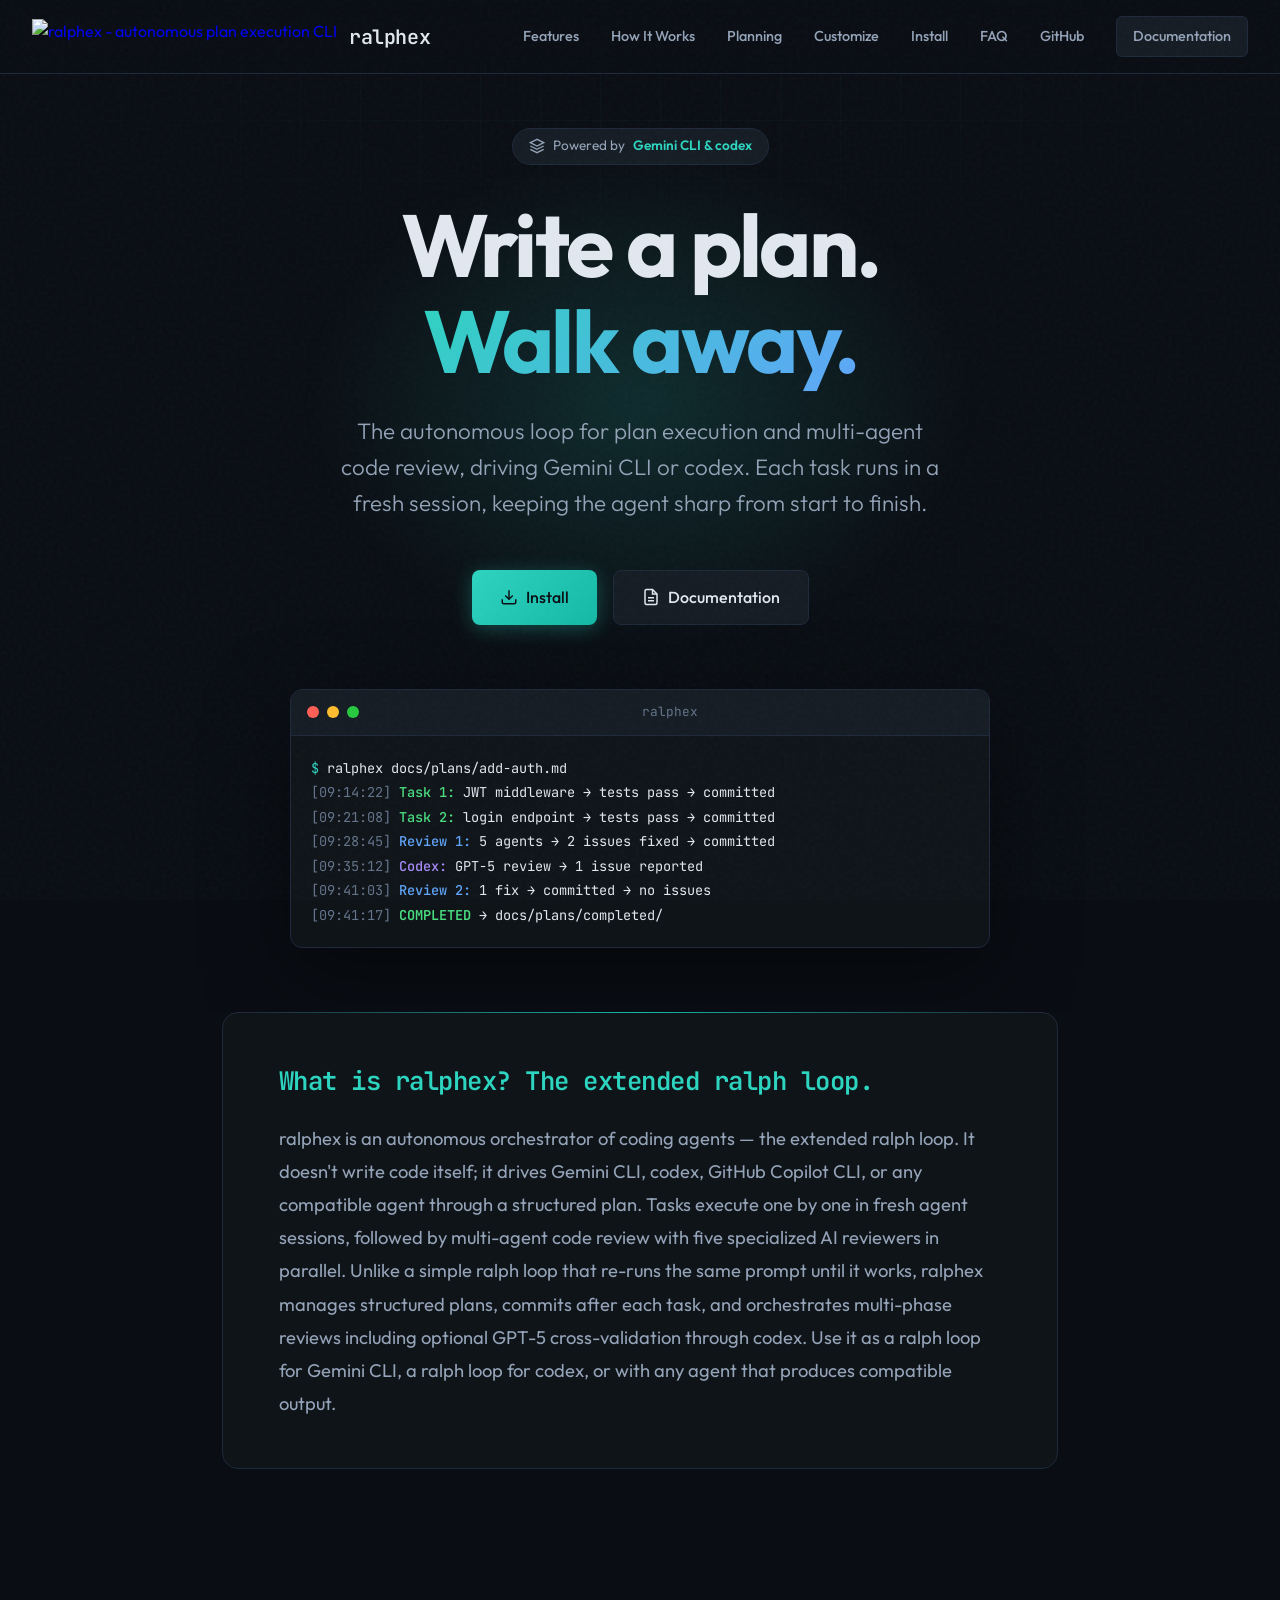
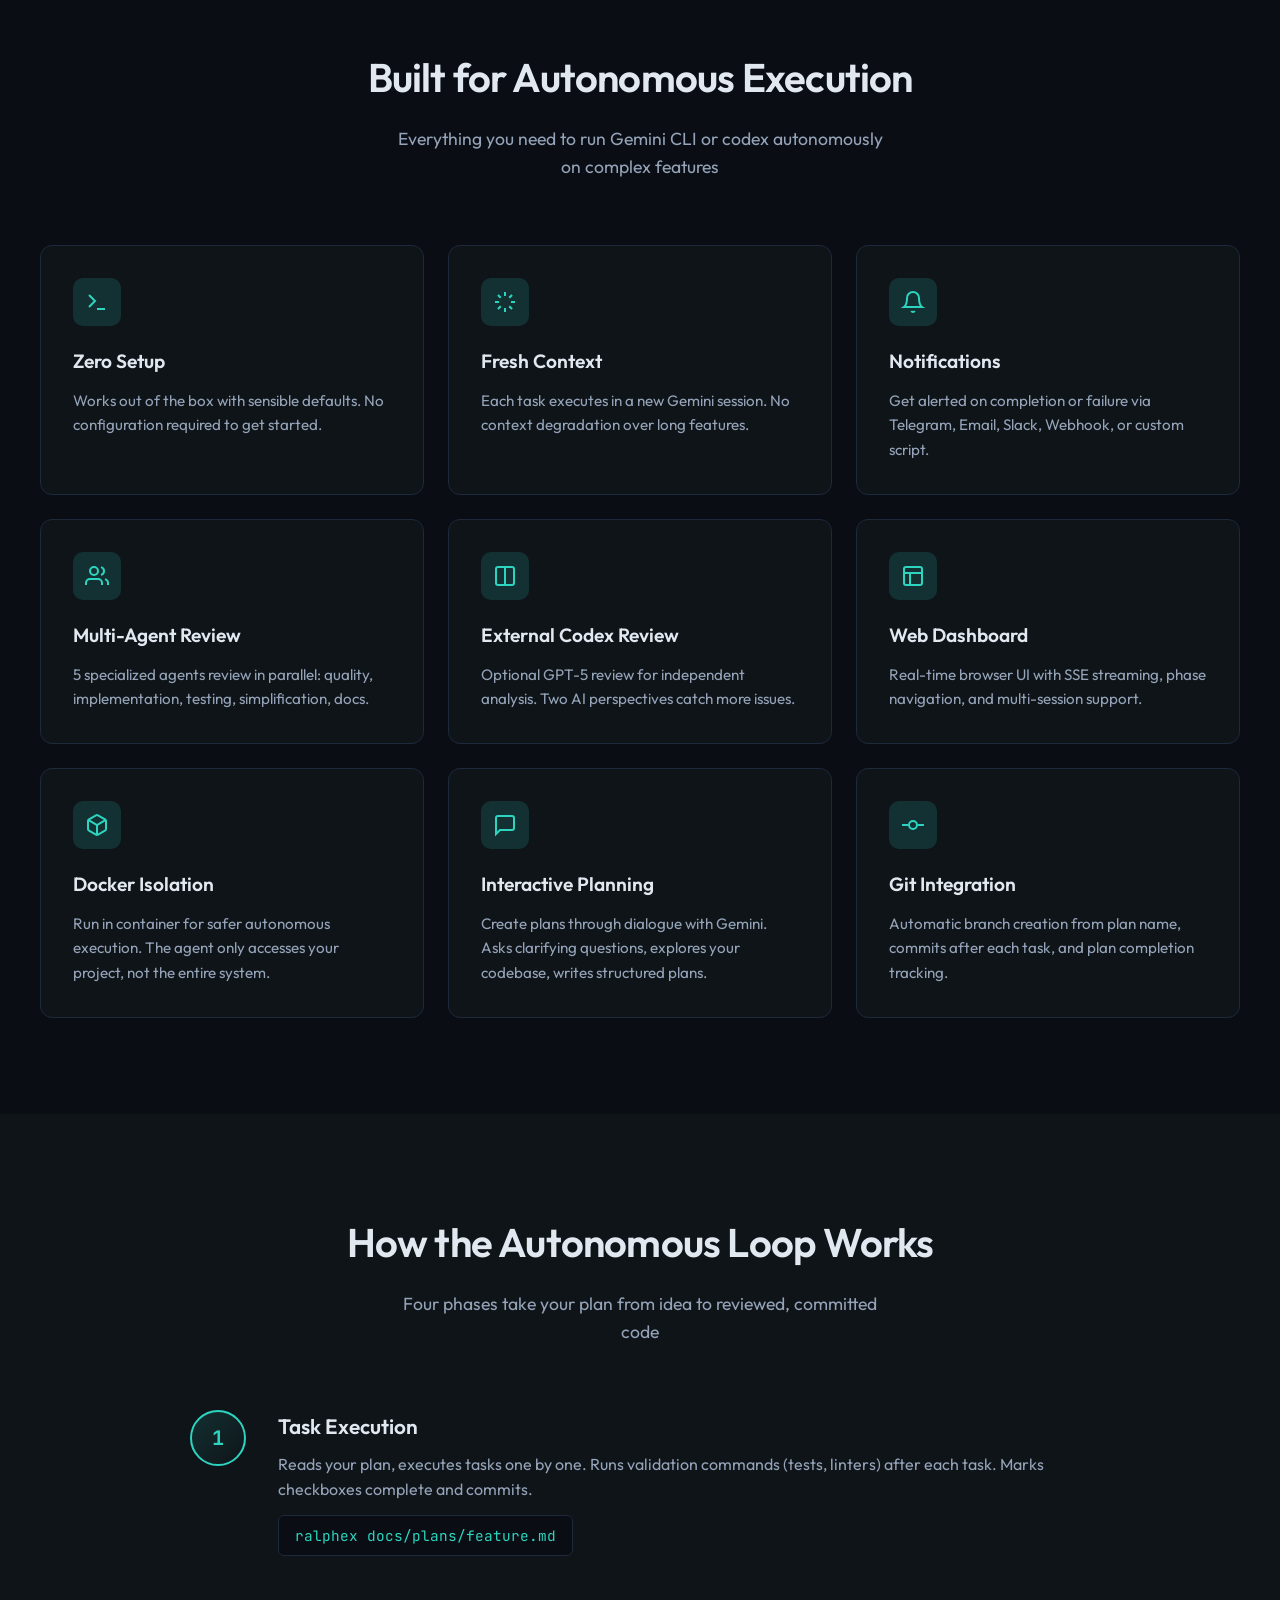
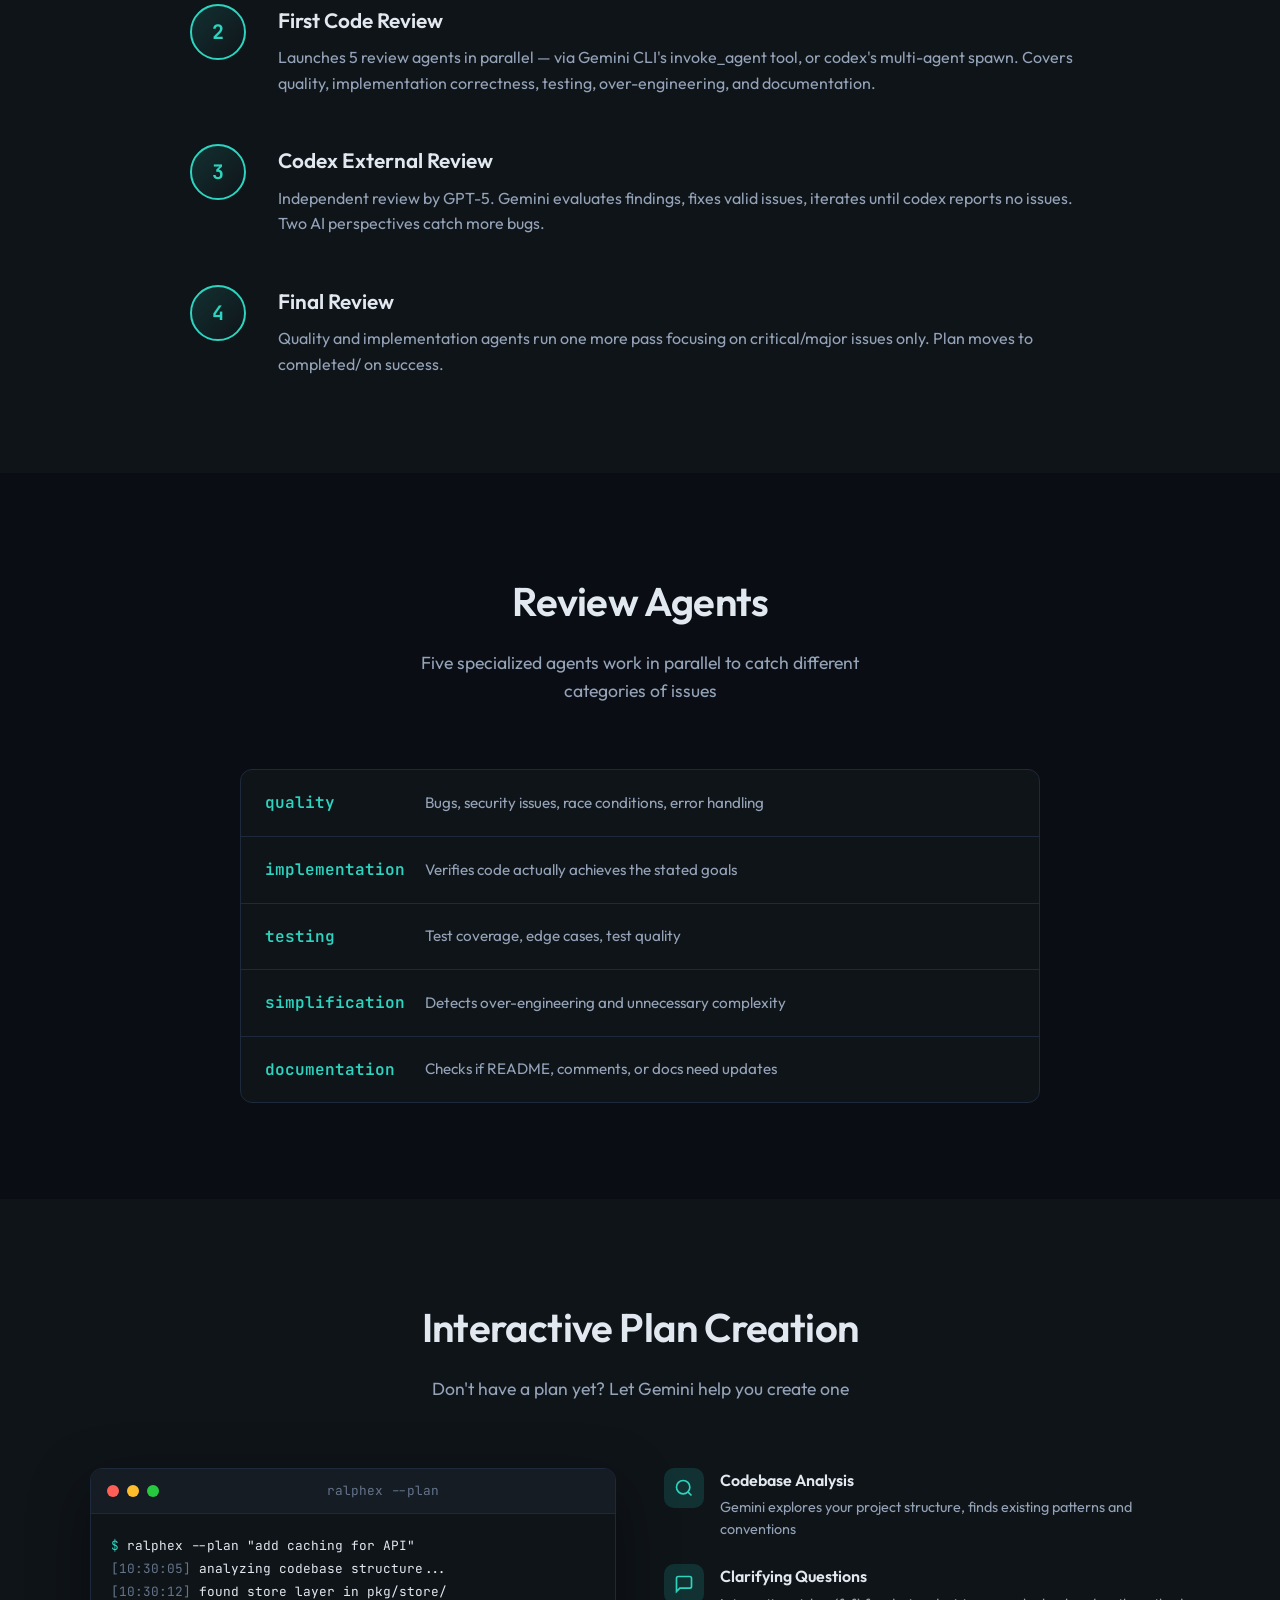
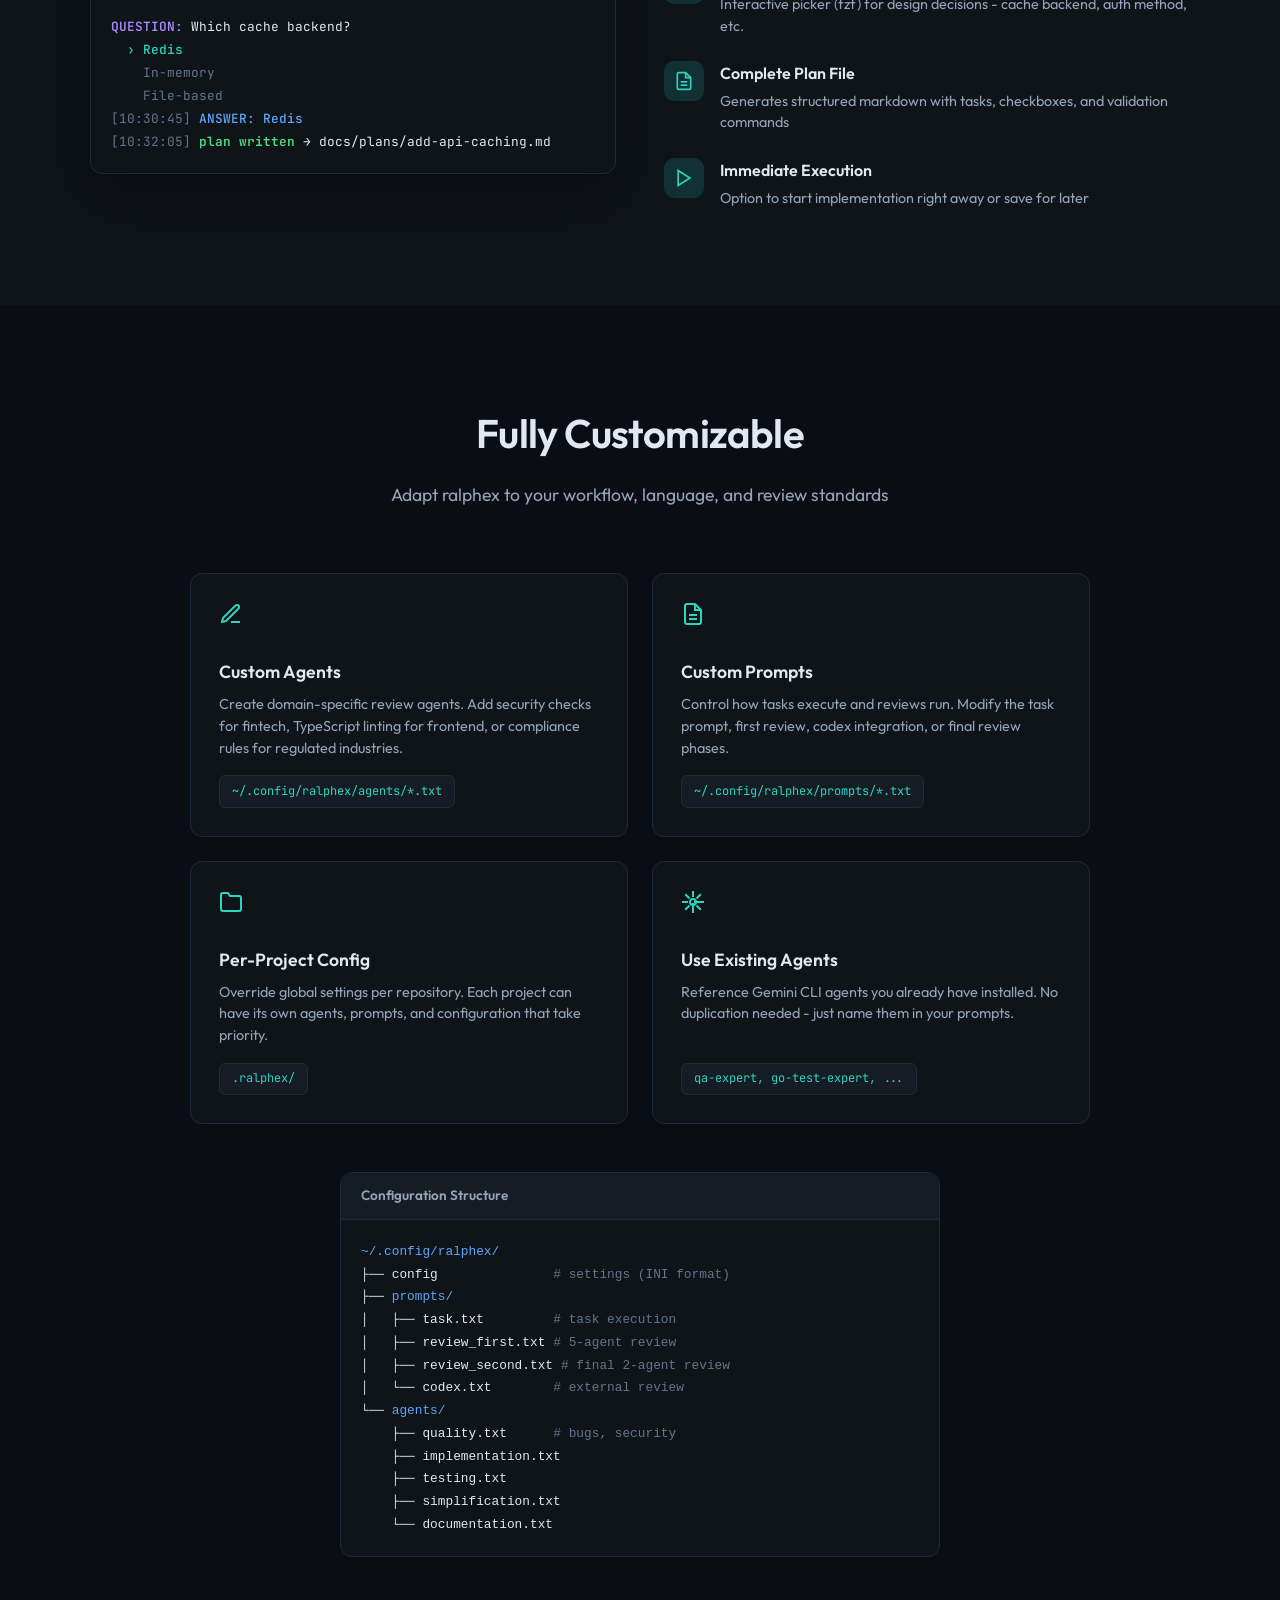
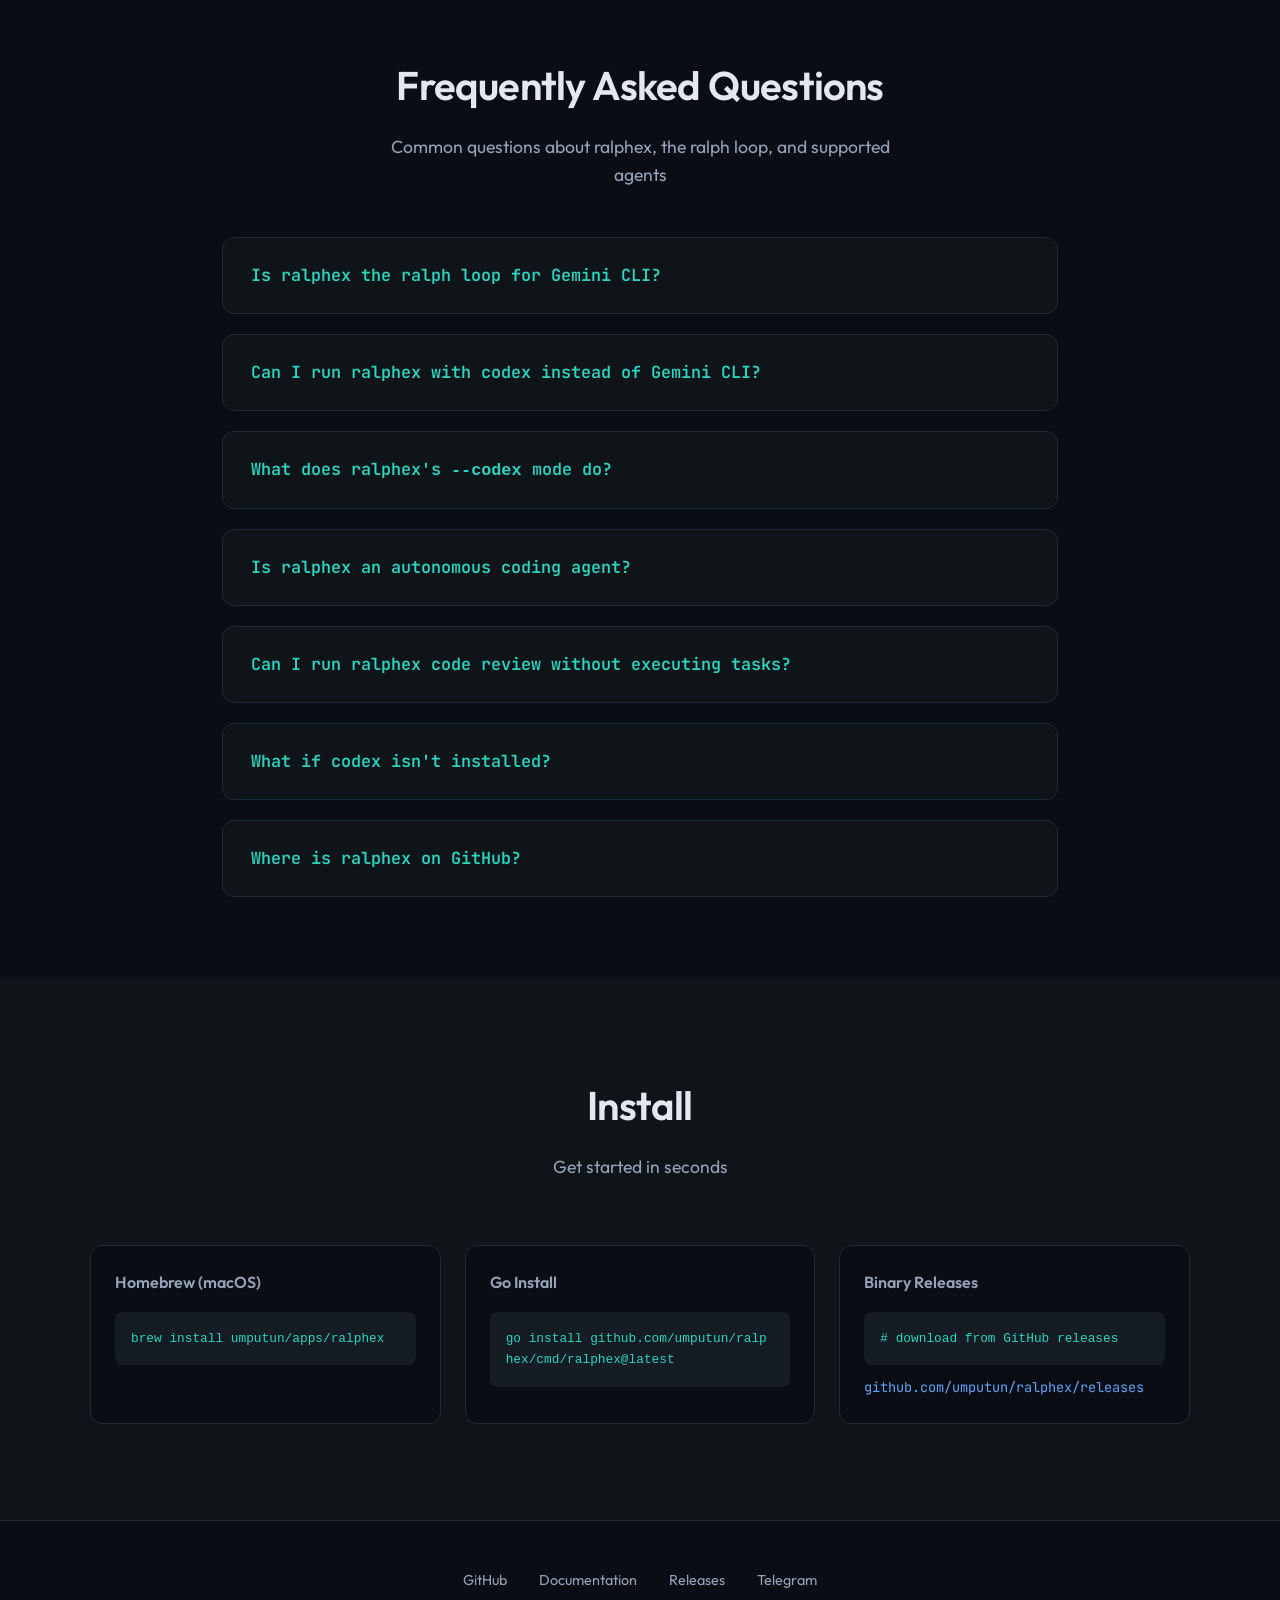
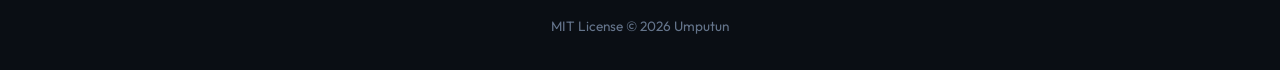
==== commit cd469bd6: "refactor: migrate core executor from Claude Code to Gemini CLI - Replace 'claude' binary invocations" ====
--- a/site/docs/index.html
+++ b/site/docs/index.html
@@ -3,16 +3,16 @@
 <head>
     <meta charset="UTF-8">
     <meta name="viewport" content="width=device-width, initial-scale=1.0">
-    <title>ralphex - The Extended Ralph Loop for Claude Code, codex, and More</title>
-    <meta name="description" content="ralphex is the extended ralph loop: an autonomous orchestrator of coding agents (Claude Code, codex, GitHub Copilot CLI) that executes implementation plans task by task, then runs multi-agent code review.">
-    <meta name="keywords" content="ralphex, ralph loop, ralph-loop, ralph loop claude code, ralph loop codex, claude code, codex, autonomous coding agent, AI code review, plan execution, AI agent orchestrator, code automation">
+    <title>ralphex - The Extended Ralph Loop for Gemini CLI, codex, and More</title>
+    <meta name="description" content="ralphex is the extended ralph loop: an autonomous orchestrator of coding agents (Gemini CLI, codex, GitHub Copilot CLI) that executes implementation plans task by task, then runs multi-agent code review.">
+    <meta name="keywords" content="ralphex, ralph loop, ralph-loop, ralph loop gemini code, ralph loop codex, gemini code, codex, autonomous coding agent, AI code review, plan execution, AI agent orchestrator, code automation">
     <meta name="robots" content="index, follow">
     <link rel="canonical" href="https://ralphex.com/">
 
     <!-- Open Graph -->
     <meta property="og:type" content="website">
-    <meta property="og:title" content="ralphex - The Extended Ralph Loop for Claude Code and codex">
-    <meta property="og:description" content="The extended ralph loop. Autonomous orchestrator of coding agents (Claude Code, codex, Copilot CLI) for plan execution and multi-agent code review. Write a plan, start ralphex, walk away.">
+    <meta property="og:title" content="ralphex - The Extended Ralph Loop for Gemini CLI and codex">
+    <meta property="og:description" content="The extended ralph loop. Autonomous orchestrator of coding agents (Gemini CLI, codex, Copilot CLI) for plan execution and multi-agent code review. Write a plan, start ralphex, walk away.">
     <meta property="og:url" content="https://ralphex.com/">
     <meta property="og:image" content="https://ralphex.com/assets/ralphex-og.png">
     <meta property="og:site_name" content="ralphex">
@@ -21,7 +21,7 @@
     <meta name="twitter:card" content="summary_large_image">
     <meta name="twitter:site" content="@umputun">
     <meta name="twitter:title" content="ralphex - The Extended Ralph Loop">
-    <meta name="twitter:description" content="The extended ralph loop. Autonomous orchestrator of coding agents (Claude Code, codex, Copilot CLI) for plan execution and multi-agent code review.">
+    <meta name="twitter:description" content="The extended ralph loop. Autonomous orchestrator of coding agents (Gemini CLI, codex, Copilot CLI) for plan execution and multi-agent code review.">
     <meta name="twitter:image" content="https://ralphex.com/assets/ralphex-og.png">
 
     <link rel="icon" type="image/png" href="favicon.png">
@@ -33,11 +33,11 @@
         "@type": "SoftwareApplication",
         "name": "ralphex",
         "alternateName": ["ralph loop", "ralph-loop", "extended ralph loop"],
-        "description": "The extended ralph loop. ralphex is an autonomous orchestrator of coding agents (Claude Code, codex, GitHub Copilot CLI) that executes implementation plans task by task, then runs parallel multi-agent code review.",
+        "description": "The extended ralph loop. ralphex is an autonomous orchestrator of coding agents (Gemini CLI, codex, GitHub Copilot CLI) that executes implementation plans task by task, then runs parallel multi-agent code review.",
         "url": "https://ralphex.com",
         "applicationCategory": "DeveloperApplication",
         "operatingSystem": "macOS, Linux, Windows",
-        "keywords": "ralph loop, ralph-loop, claude code, codex, autonomous coding agent, AI code review, plan execution, AI agent orchestrator",
+        "keywords": "ralph loop, ralph-loop, gemini code, codex, autonomous coding agent, AI code review, plan execution, AI agent orchestrator",
         "offers": {
             "@type": "Offer",
             "price": "0",
@@ -61,18 +61,18 @@
         "mainEntity": [
             {
                 "@type": "Question",
-                "name": "Is ralphex the ralph loop for Claude Code?",
+                "name": "Is ralphex the ralph loop for Gemini CLI?",
                 "acceptedAnswer": {
                     "@type": "Answer",
-                    "text": "Yes, ralphex is an extended ralph loop. The original ralph loop, popularized by Geoffrey Huntley, runs the same prompt against an agent until the work is done. ralphex keeps that core idea but adds structured plans, per-task fresh sessions, and a multi-phase review pipeline. It works as a ralph loop for Claude Code out of the box, and supports codex, GitHub Copilot CLI, Cursor CLI, and other compatible agents through wrapper scripts."
+                    "text": "Yes, ralphex is an extended ralph loop. The original ralph loop, popularized by Geoffrey Huntley, runs the same prompt against an agent until the work is done. ralphex keeps that core idea but adds structured plans, per-task fresh sessions, and a multi-phase review pipeline. It works as a ralph loop for Gemini CLI out of the box, and supports codex, GitHub Copilot CLI, Cursor CLI, and other compatible agents through wrapper scripts."
                 }
             },
             {
                 "@type": "Question",
-                "name": "Can I run ralphex with codex instead of Claude Code?",
+                "name": "Can I run ralphex with codex instead of Gemini CLI?",
                 "acceptedAnswer": {
                     "@type": "Answer",
-                    "text": "Yes, two ways. The simplest is ralphex --codex, a first-class codex executor that runs the whole pipeline on the codex CLI. Alternatively, the codex-as-claude wrapper script translates codex output into ralphex's stream-json protocol - point claude_command at it in your config. The wrapper approach also works for GitHub Copilot CLI, Cursor CLI, or any agent with compatible streaming output."
+                    "text": "Yes, two ways. The simplest is ralphex --codex, a first-class codex executor that runs the whole pipeline on the codex CLI. Alternatively, the codex-as-gemini wrapper script translates codex output into ralphex's stream-json protocol - point gemini_command at it in your config. The wrapper approach also works for GitHub Copilot CLI, Cursor CLI, or any agent with compatible streaming output."
                 }
             },
             {
@@ -80,7 +80,7 @@
                 "name": "What does ralphex's --codex mode do?",
                 "acceptedAnswer": {
                     "@type": "Answer",
-                    "text": "ralphex --codex runs the entire pipeline - task execution, both review phases, and finalize - through the codex CLI as a first-class executor, not a wrapper. Review agents are spawned natively through codex's multi-agent feature. The separate external review phase is skipped automatically, since a codex-reviewing-codex pass is a same-model self-review with weak signal. Add --pass-claude-md to have codex pick up your project's CLAUDE.md as AGENTS.md. This is the path for teams who want to stay on an OpenAI plan rather than a Claude subscription."
+                    "text": "ralphex --codex runs the entire pipeline - task execution, both review phases, and finalize - through the codex CLI as a first-class executor, not a wrapper. Review agents are spawned natively through codex's multi-agent feature. The separate external review phase is skipped automatically, since a codex-reviewing-codex pass is a same-model self-review with weak signal. Add --pass-gemini.md to have codex pick up your project's GEMINI.md as AGENTS.md. This is the path for teams who want to stay on an OpenAI plan rather than a Gemini subscription."
                 }
             },
             {
@@ -88,7 +88,7 @@
                 "name": "Is ralphex an autonomous coding agent?",
                 "acceptedAnswer": {
                     "@type": "Answer",
-                    "text": "Not quite. ralphex is an autonomous orchestrator of coding agents - it doesn't write code itself. It drives an underlying agent (Claude Code, codex, Copilot CLI) through a structured plan, runs tests, commits work, and coordinates multi-phase reviews."
+                    "text": "Not quite. ralphex is an autonomous orchestrator of coding agents - it doesn't write code itself. It drives an underlying agent (Gemini CLI, codex, Copilot CLI) through a structured plan, runs tests, commits work, and coordinates multi-phase reviews."
                 }
             },
             {
@@ -96,7 +96,7 @@
                 "name": "Can I run ralphex code review without executing tasks?",
                 "acceptedAnswer": {
                     "@type": "Answer",
-                    "text": "Yes. ralphex --review runs the full multi-agent review pipeline on changes already on the current branch. This works regardless of how the changes were made: Claude Code's plan mode, manual edits, another AI agent, or any other workflow."
+                    "text": "Yes. ralphex --review runs the full multi-agent review pipeline on changes already on the current branch. This works regardless of how the changes were made: Gemini CLI's plan mode, manual edits, another AI agent, or any other workflow."
                 }
             },
             {
@@ -104,7 +104,7 @@
                 "name": "What if codex isn't installed?",
                 "acceptedAnswer": {
                     "@type": "Answer",
-                    "text": "The codex external review phase is optional. If codex isn't installed, ralphex skips it automatically and runs only the Claude-based review phases."
+                    "text": "The codex external review phase is optional. If codex isn't installed, ralphex skips it automatically and runs only the Gemini-based review phases."
                 }
             }
         ]
@@ -1041,7 +1041,7 @@
                 <path d="M2 17l10 5 10-5"/>
                 <path d="M2 12l10 5 10-5"/>
             </svg>
-            Powered by <span>Claude Code &amp; codex</span>
+            Powered by <span>Gemini CLI &amp; codex</span>
         </div>
 
         <h1>
@@ -1051,7 +1051,7 @@
 
         <p class="hero-subtitle">
             The autonomous loop for plan execution and multi-agent code review, driving
-            Claude Code or codex. Each task runs in a fresh session, keeping the agent
+            Gemini CLI or codex. Each task runs in a fresh session, keeping the agent
             sharp from start to finish.
         </p>
 
@@ -1129,13 +1129,13 @@
             <h2 style="font-size:1.6rem; font-weight:600; margin-bottom:1.25rem; color:var(--teal); letter-spacing:-0.02em; font-family:'JetBrains Mono',monospace;">What is ralphex? The extended ralph loop.</h2>
             <p style="color:var(--text-secondary); font-size:1.15rem; line-height:1.8;">
                 ralphex is an autonomous orchestrator of coding agents &mdash; the extended ralph loop.
-                It doesn't write code itself; it drives Claude Code, codex, GitHub Copilot CLI, or any
+                It doesn't write code itself; it drives Gemini CLI, codex, GitHub Copilot CLI, or any
                 compatible agent through a structured plan. Tasks execute one by one in fresh agent
                 sessions, followed by multi-agent code review with five specialized AI reviewers in
                 parallel. Unlike a simple ralph loop that re-runs the same prompt until it works,
                 ralphex manages structured plans, commits after each task, and orchestrates multi-phase
                 reviews including optional GPT-5 cross-validation through codex. Use it as a ralph loop
-                for Claude Code, a ralph loop for codex, or with any agent that produces compatible output.
+                for Gemini CLI, a ralph loop for codex, or with any agent that produces compatible output.
             </p>
         </div>
     </section>
@@ -1143,7 +1143,7 @@
     <section class="features" id="features">
         <div class="section-header animate-on-scroll">
             <h2>Built for Autonomous Execution</h2>
-            <p>Everything you need to run Claude Code or codex autonomously on complex features</p>
+            <p>Everything you need to run Gemini CLI or codex autonomously on complex features</p>
         </div>
 
         <div class="features-grid">
@@ -1165,7 +1165,7 @@
                     </svg>
                 </div>
                 <h3>Fresh Context</h3>
-                <p>Each task executes in a new Claude session. No context degradation over long features.</p>
+                <p>Each task executes in a new Gemini session. No context degradation over long features.</p>
             </div>
 
             <div class="feature-card animate-on-scroll">
@@ -1233,7 +1233,7 @@
                     </svg>
                 </div>
                 <h3>Interactive Planning</h3>
-                <p>Create plans through dialogue with Claude. Asks clarifying questions, explores your codebase, writes structured plans.</p>
+                <p>Create plans through dialogue with Gemini. Asks clarifying questions, explores your codebase, writes structured plans.</p>
             </div>
 
             <div class="feature-card animate-on-scroll">
@@ -1270,7 +1270,7 @@
                 <div class="step-number">2</div>
                 <div class="step-content">
                     <h3>First Code Review</h3>
-                    <p>Launches 5 review agents in parallel &mdash; via Claude Code's Task tool, or codex's multi-agent spawn. Covers quality, implementation correctness, testing, over-engineering, and documentation.</p>
+                    <p>Launches 5 review agents in parallel &mdash; via Gemini CLI's invoke_agent tool, or codex's multi-agent spawn. Covers quality, implementation correctness, testing, over-engineering, and documentation.</p>
                 </div>
             </div>
 
@@ -1278,7 +1278,7 @@
                 <div class="step-number">3</div>
                 <div class="step-content">
                     <h3>Codex External Review</h3>
-                    <p>Independent review by GPT-5. Claude evaluates findings, fixes valid issues, iterates until codex reports no issues. Two AI perspectives catch more bugs.</p>
+                    <p>Independent review by GPT-5. Gemini evaluates findings, fixes valid issues, iterates until codex reports no issues. Two AI perspectives catch more bugs.</p>
                 </div>
             </div>
 
@@ -1325,7 +1325,7 @@
     <section class="planning" id="planning">
         <div class="section-header animate-on-scroll">
             <h2>Interactive Plan Creation</h2>
-            <p>Don't have a plan yet? Let Claude help you create one</p>
+            <p>Don't have a plan yet? Let Gemini help you create one</p>
         </div>
 
         <div class="planning-content">
@@ -1386,7 +1386,7 @@
                     </div>
                     <div>
                         <h4>Codebase Analysis</h4>
-                        <p>Claude explores your project structure, finds existing patterns and conventions</p>
+                        <p>Gemini explores your project structure, finds existing patterns and conventions</p>
                     </div>
                 </div>
 
@@ -1487,7 +1487,7 @@
                     </svg>
                 </div>
                 <h3>Use Existing Agents</h3>
-                <p>Reference Claude Code agents you already have installed. No duplication needed - just name them in your prompts.</p>
+                <p>Reference Gemini CLI agents you already have installed. No duplication needed - just name them in your prompts.</p>
                 <code class="customize-path">qa-expert, go-test-expert, ...</code>
             </div>
         </div>
@@ -1521,24 +1521,24 @@
         <div class="faq-list" style="display:flex; flex-direction:column; gap:1.25rem;">
 
             <details class="faq-item animate-on-scroll" style="background:var(--bg-secondary); border:1px solid var(--border); border-radius:12px; padding:1.5rem 1.75rem;">
-                <summary style="cursor:pointer; font-weight:600; color:var(--teal); font-family:'JetBrains Mono',monospace; font-size:1.05rem; list-style:none;">Is ralphex the ralph loop for Claude Code?</summary>
+                <summary style="cursor:pointer; font-weight:600; color:var(--teal); font-family:'JetBrains Mono',monospace; font-size:1.05rem; list-style:none;">Is ralphex the ralph loop for Gemini CLI?</summary>
                 <p style="margin-top:1rem; color:var(--text-secondary); line-height:1.7;">
                     Yes &mdash; ralphex is an extended ralph loop. The original ralph loop, popularized by
                     Geoffrey Huntley, runs the same prompt against an agent until the work is done. ralphex
                     keeps that core idea but adds structured plans, per-task fresh sessions, and a
-                    multi-phase review pipeline. It works as a ralph loop for Claude Code out of the box,
+                    multi-phase review pipeline. It works as a ralph loop for Gemini CLI out of the box,
                     and supports codex, GitHub Copilot CLI, Cursor CLI, and other compatible agents through
                     wrapper scripts.
                 </p>
             </details>
 
             <details class="faq-item animate-on-scroll" style="background:var(--bg-secondary); border:1px solid var(--border); border-radius:12px; padding:1.5rem 1.75rem;">
-                <summary style="cursor:pointer; font-weight:600; color:var(--teal); font-family:'JetBrains Mono',monospace; font-size:1.05rem; list-style:none;">Can I run ralphex with codex instead of Claude Code?</summary>
+                <summary style="cursor:pointer; font-weight:600; color:var(--teal); font-family:'JetBrains Mono',monospace; font-size:1.05rem; list-style:none;">Can I run ralphex with codex instead of Gemini CLI?</summary>
                 <p style="margin-top:1rem; color:var(--text-secondary); line-height:1.7;">
                     Yes &mdash; two ways. The simplest is <code>ralphex --codex</code>, a first-class
                     codex executor that runs the whole pipeline on the codex CLI (see the next question).
-                    Alternatively, the <code>codex-as-claude</code> wrapper script translates codex output
-                    into ralphex's stream-json protocol &mdash; point <code>claude_command</code> at it in
+                    Alternatively, the <code>codex-as-gemini</code> wrapper script translates codex output
+                    into ralphex's stream-json protocol &mdash; point <code>gemini_command</code> at it in
                     your config. The wrapper approach also works for GitHub Copilot CLI, Cursor CLI, or any
                     agent with a compatible streaming output. See the
                     <a href="https://github.com/umputun/ralphex/blob/master/docs/custom-providers.md" style="color:var(--teal);" target="_blank">custom providers documentation</a>
@@ -1554,9 +1554,9 @@
                     not a wrapper. Review agents are spawned natively through codex's multi-agent feature.
                     The separate external review phase is skipped automatically, since a
                     codex-reviewing-codex pass is a same-model self-review with weak signal. Add
-                    <code>--pass-claude-md</code> to have codex pick up your project's
-                    <code>CLAUDE.md</code> as <code>AGENTS.md</code>. This is the path for teams who want
-                    to stay on an OpenAI plan rather than a Claude subscription.
+                    <code>--pass-gemini.md</code> to have codex pick up your project's
+                    <code>GEMINI.md</code> as <code>AGENTS.md</code>. This is the path for teams who want
+                    to stay on an OpenAI plan rather than a Gemini subscription.
                 </p>
             </details>
 
@@ -1564,7 +1564,7 @@
                 <summary style="cursor:pointer; font-weight:600; color:var(--teal); font-family:'JetBrains Mono',monospace; font-size:1.05rem; list-style:none;">Is ralphex an autonomous coding agent?</summary>
                 <p style="margin-top:1rem; color:var(--text-secondary); line-height:1.7;">
                     Not quite. ralphex is an autonomous <em>orchestrator</em> of coding agents &mdash; it
-                    doesn't write code itself. It drives an underlying agent (Claude Code, codex, Copilot
+                    doesn't write code itself. It drives an underlying agent (Gemini CLI, codex, Copilot
                     CLI) through a structured plan, runs tests, commits work, and coordinates multi-phase
                     reviews. The agent does the writing; ralphex provides the loop, the discipline, and
                     the cross-validation.
@@ -1576,7 +1576,7 @@
                 <p style="margin-top:1rem; color:var(--text-secondary); line-height:1.7;">
                     Yes &mdash; <code>ralphex --review</code> runs the full multi-agent review pipeline on
                     changes already on the current branch. This works regardless of how the changes were
-                    made: Claude Code's plan mode, manual edits, another AI agent, or any other workflow.
+                    made: Gemini CLI's plan mode, manual edits, another AI agent, or any other workflow.
                     No plan file is required; if you provide one it adds context for the reviewers.
                 </p>
             </details>
@@ -1585,7 +1585,7 @@
                 <summary style="cursor:pointer; font-weight:600; color:var(--teal); font-family:'JetBrains Mono',monospace; font-size:1.05rem; list-style:none;">What if codex isn't installed?</summary>
                 <p style="margin-top:1rem; color:var(--text-secondary); line-height:1.7;">
                     The codex external review phase is optional &mdash; if codex isn't installed, ralphex
-                    skips it automatically and runs only the Claude-based review phases. You can also use
+                    skips it automatically and runs only the Gemini-based review phases. You can also use
                     <code>--external-only</code> to run just the codex cross-validation pass on existing
                     branch changes.
                 </p>
